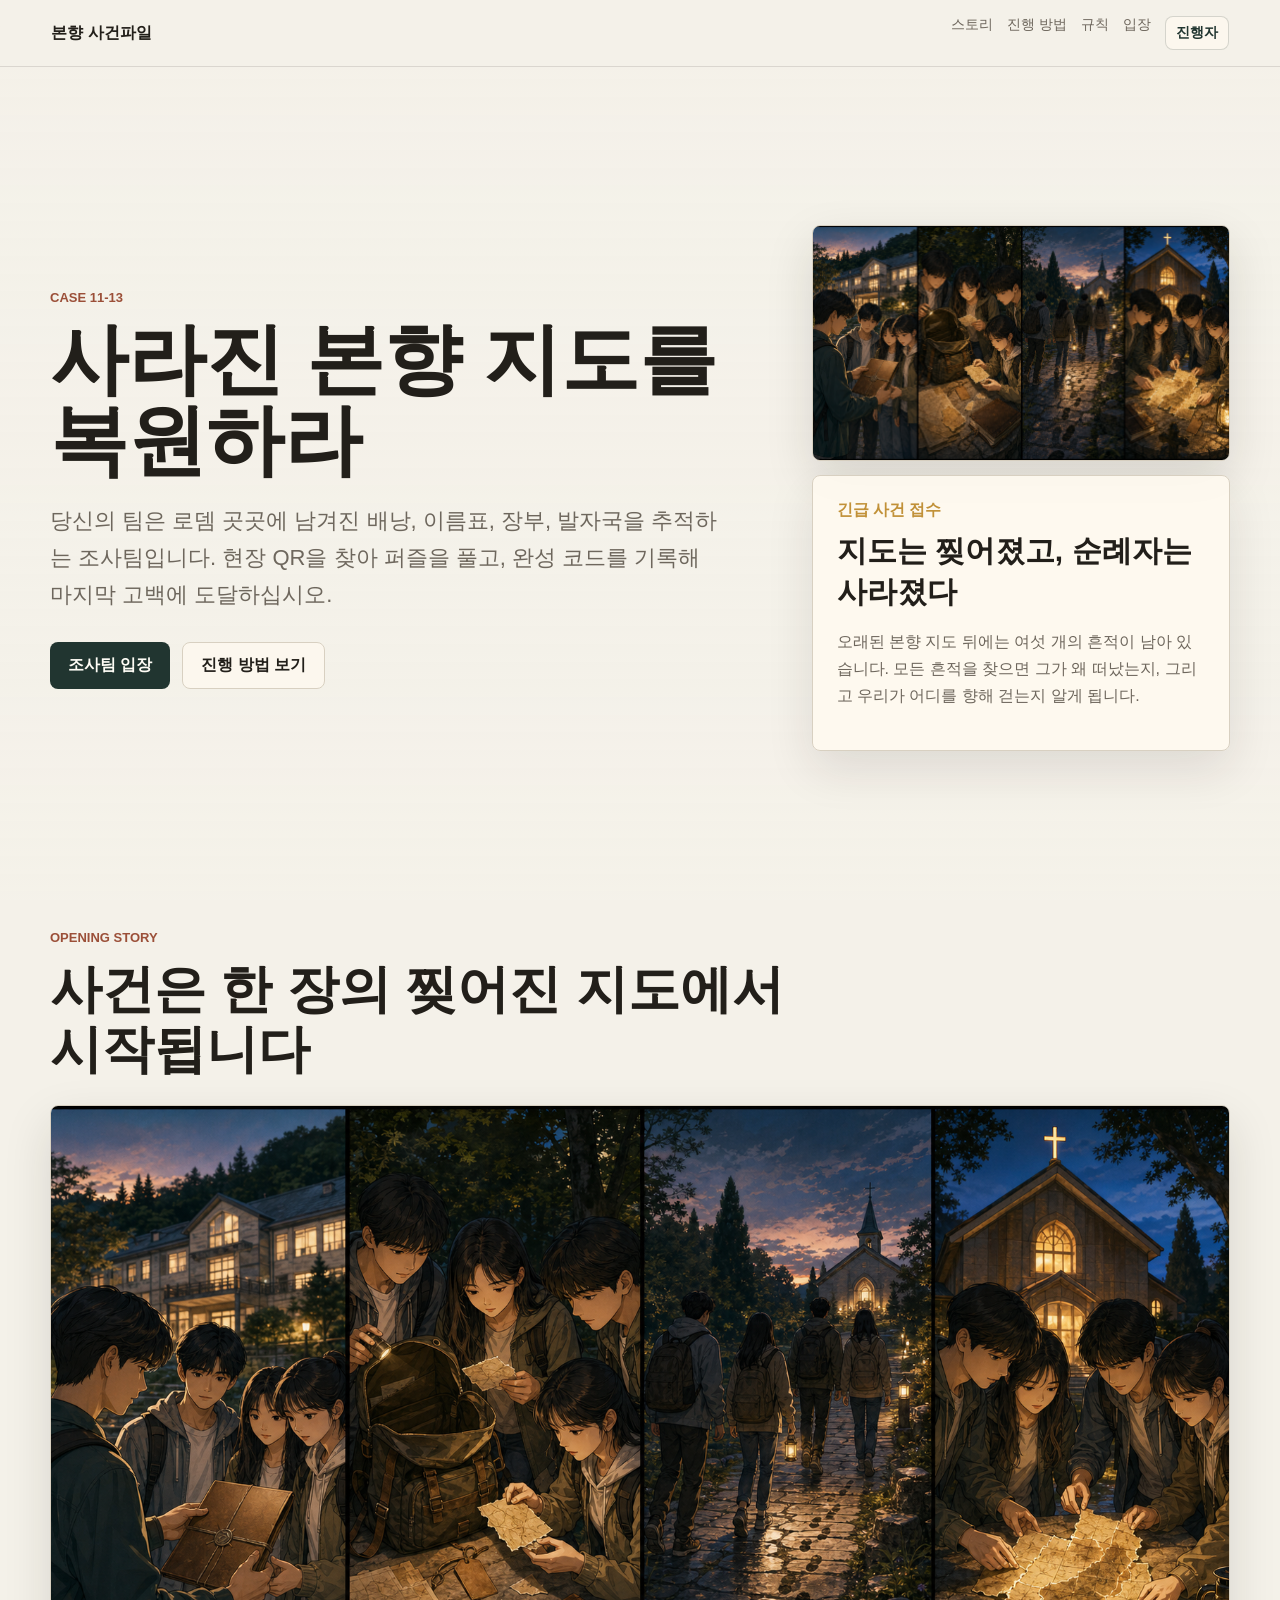
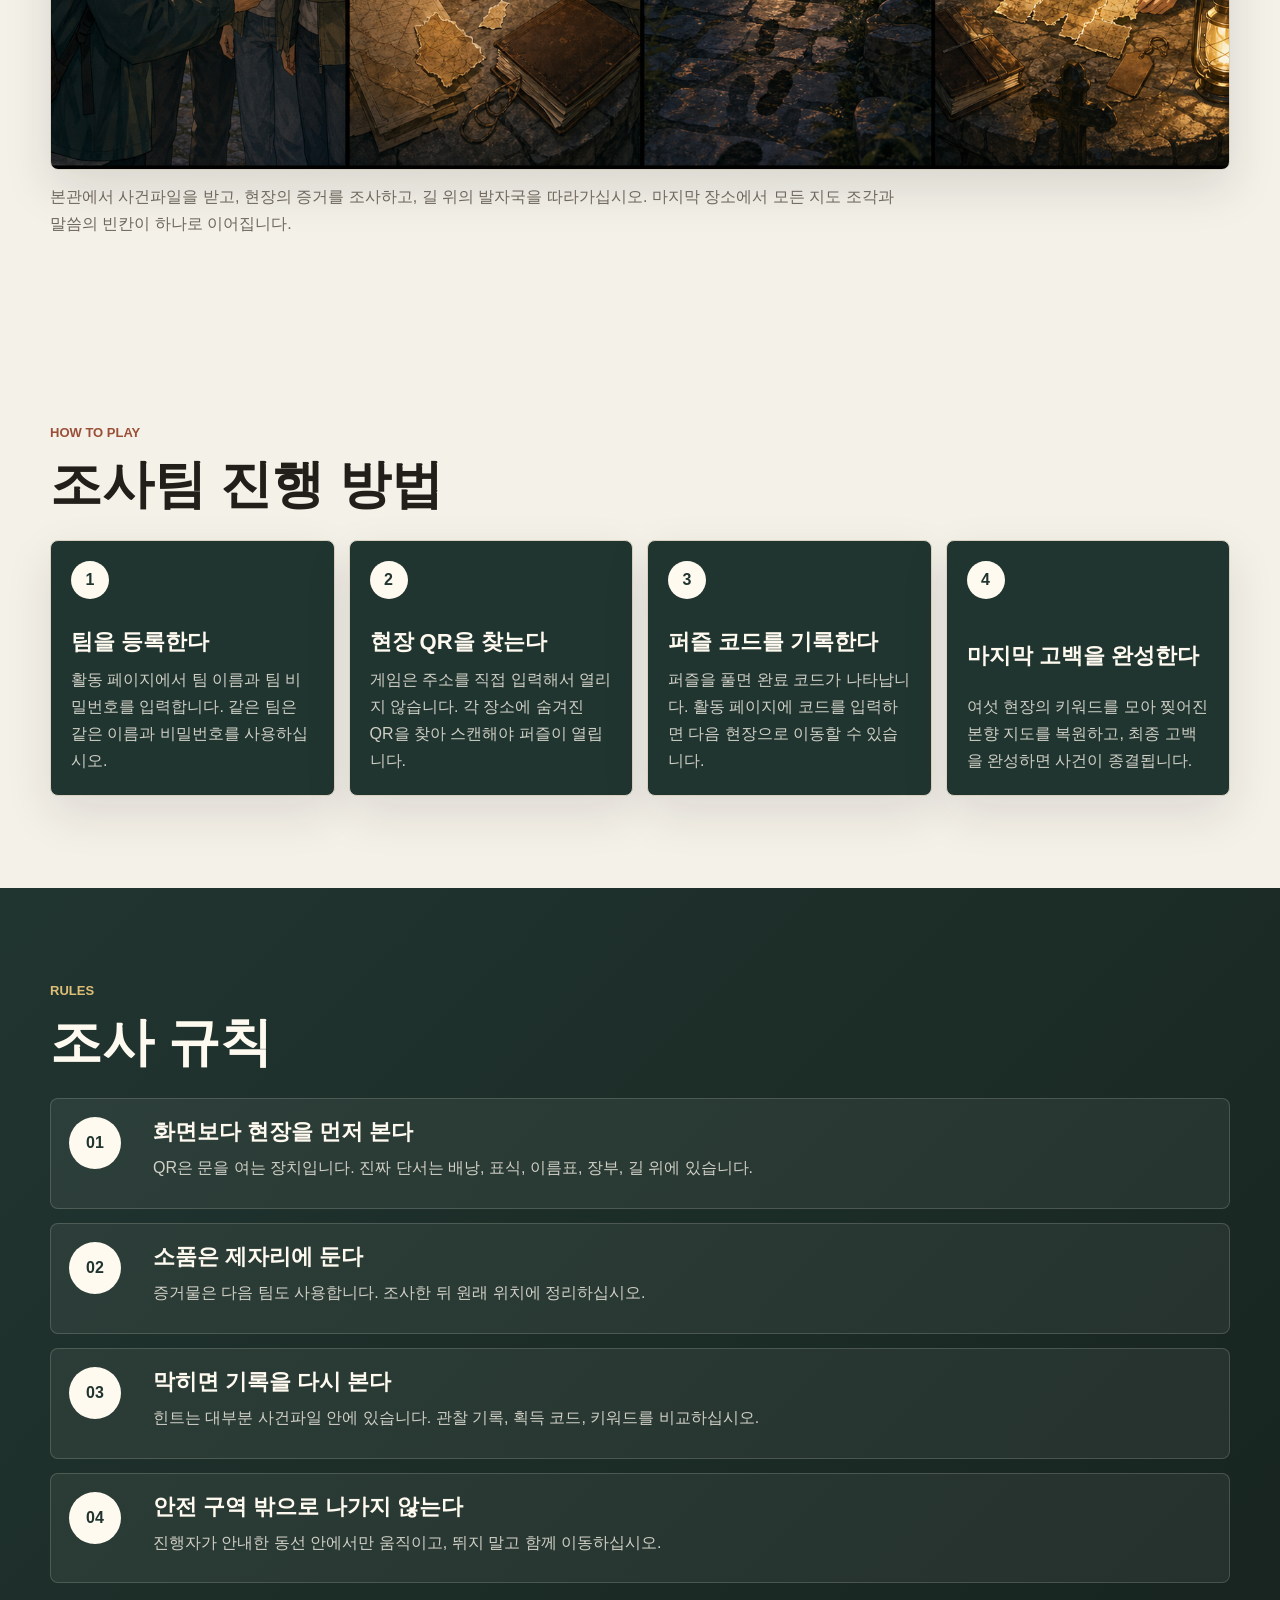
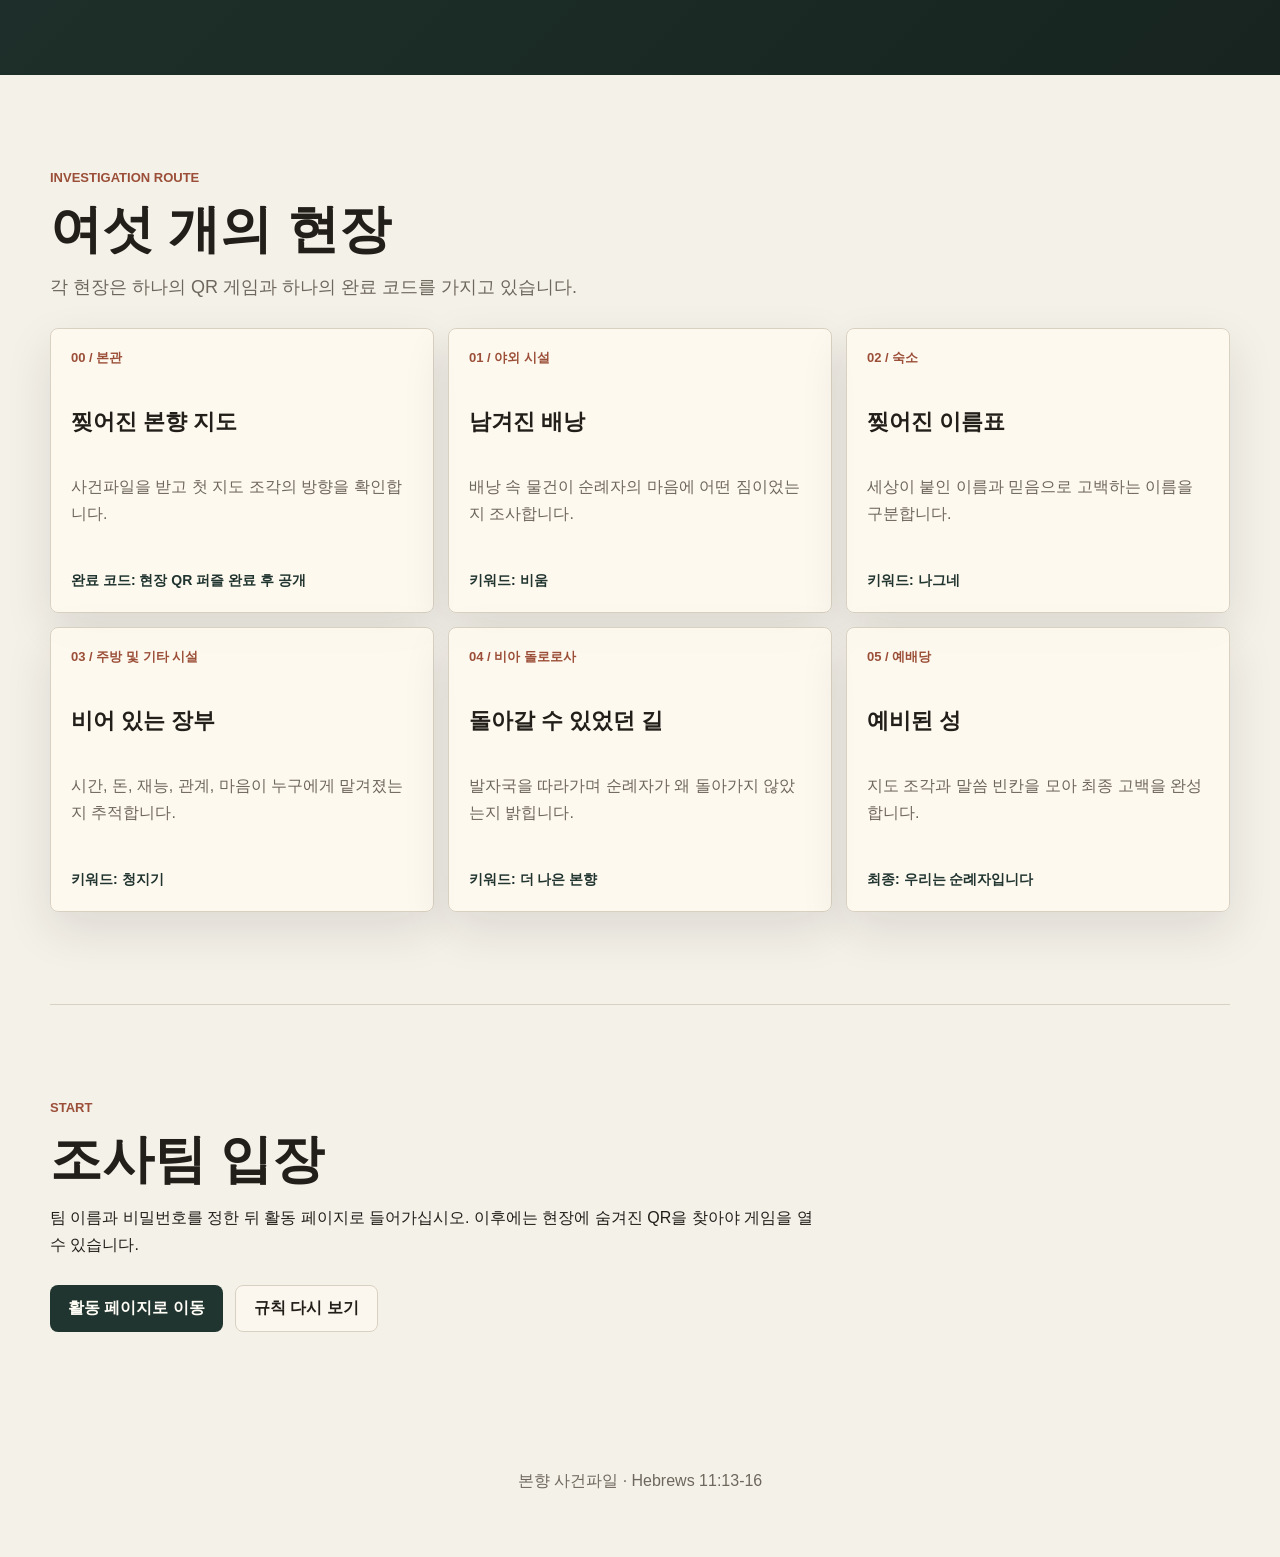
==== index.html @ 89c9d121 "Connect live dashboard script URL" ====
<!doctype html>
<html lang="ko">
  <head>
    <meta charset="UTF-8" />
    <meta name="viewport" content="width=device-width, initial-scale=1.0" />
    <title>본향 사건파일 | 순례형 방탈출</title>
    <link rel="stylesheet" href="styles.css" />
  </head>
  <body>
    <header class="site-header">
      <a href="#top" class="brand">본향 사건파일</a>
      <nav aria-label="게임 안내">
        <a href="#story">스토리</a>
        <a href="#how">진행 방법</a>
        <a href="#rules">규칙</a>
        <a href="#start">입장</a>
        <a href="dashboard.html" class="admin-nav">진행자</a>
      </nav>
    </header>

    <main id="top">
      <section class="hero player-hero">
        <div class="hero-inner">
          <p class="eyebrow">CASE 11-13</p>
          <h1>사라진 본향 지도를 복원하라</h1>
          <p class="hero-lead">
            당신의 팀은 로뎀 곳곳에 남겨진 배낭, 이름표, 장부, 발자국을 추적하는
            조사팀입니다. 현장 QR을 찾아 퍼즐을 풀고, 완성 코드를 기록해 마지막
            고백에 도달하십시오.
          </p>
          <div class="hero-actions">
            <a href="activity.html" class="primary-action">조사팀 입장</a>
            <a href="#how" class="secondary-action">진행 방법 보기</a>
          </div>
        </div>
        <aside class="hero-story" aria-label="사건 카툰과 사건 접수">
          <img src="assets/story-comic.png?v=2" alt="본향 사건파일의 시작을 보여주는 네 컷 카툰" />
          <div class="case-file">
            <span>긴급 사건 접수</span>
            <h2>지도는 찢어졌고, 순례자는 사라졌다</h2>
            <p>
              오래된 본향 지도 뒤에는 여섯 개의 흔적이 남아 있습니다. 모든 흔적을
              찾으면 그가 왜 떠났는지, 그리고 우리가 어디를 향해 걷는지 알게 됩니다.
            </p>
          </div>
        </aside>
      </section>

      <section class="section story-comic-section" id="story">
        <div class="section-heading">
          <p class="eyebrow">Opening Story</p>
          <h2>사건은 한 장의 찢어진 지도에서 시작됩니다</h2>
        </div>
        <figure class="story-comic">
          <img src="assets/story-comic.png?v=2" alt="사건파일 수령, 배낭 조사, 발자국 추적, 지도 복원을 보여주는 카툰" />
          <figcaption>
            본관에서 사건파일을 받고, 현장의 증거를 조사하고, 길 위의 발자국을 따라가십시오.
            마지막 장소에서 모든 지도 조각과 말씀의 빈칸이 하나로 이어집니다.
          </figcaption>
        </figure>
      </section>

      <section class="section quick-read" id="how">
        <div class="section-heading">
          <p class="eyebrow">How To Play</p>
          <h2>조사팀 진행 방법</h2>
        </div>
        <div class="journey-grid">
          <article>
            <span>1</span>
            <h3>팀을 등록한다</h3>
            <p>
              활동 페이지에서 팀 이름과 팀 비밀번호를 입력합니다. 같은 팀은 같은
              이름과 비밀번호를 사용하십시오.
            </p>
          </article>
          <article>
            <span>2</span>
            <h3>현장 QR을 찾는다</h3>
            <p>
              게임은 주소를 직접 입력해서 열리지 않습니다. 각 장소에 숨겨진 QR을
              찾아 스캔해야 퍼즐이 열립니다.
            </p>
          </article>
          <article>
            <span>3</span>
            <h3>퍼즐 코드를 기록한다</h3>
            <p>
              퍼즐을 풀면 완료 코드가 나타납니다. 활동 페이지에 코드를 입력하면
              다음 현장으로 이동할 수 있습니다.
            </p>
          </article>
          <article>
            <span>4</span>
            <h3>마지막 고백을 완성한다</h3>
            <p>
              여섯 현장의 키워드를 모아 찢어진 본향 지도를 복원하고, 최종 고백을
              완성하면 사건이 종결됩니다.
            </p>
          </article>
        </div>
      </section>

      <section class="section dark-band" id="rules">
        <div class="section-heading">
          <p class="eyebrow">Rules</p>
          <h2>조사 규칙</h2>
        </div>
        <div class="timeline rule-list">
          <article>
            <span class="step">01</span>
            <div>
              <h3>화면보다 현장을 먼저 본다</h3>
              <p>QR은 문을 여는 장치입니다. 진짜 단서는 배낭, 표식, 이름표, 장부, 길 위에 있습니다.</p>
            </div>
          </article>
          <article>
            <span class="step">02</span>
            <div>
              <h3>소품은 제자리에 둔다</h3>
              <p>증거물은 다음 팀도 사용합니다. 조사한 뒤 원래 위치에 정리하십시오.</p>
            </div>
          </article>
          <article>
            <span class="step">03</span>
            <div>
              <h3>막히면 기록을 다시 본다</h3>
              <p>힌트는 대부분 사건파일 안에 있습니다. 관찰 기록, 획득 코드, 키워드를 비교하십시오.</p>
            </div>
          </article>
          <article>
            <span class="step">04</span>
            <div>
              <h3>안전 구역 밖으로 나가지 않는다</h3>
              <p>진행자가 안내한 동선 안에서만 움직이고, 뛰지 말고 함께 이동하십시오.</p>
            </div>
          </article>
        </div>
      </section>

      <section class="section venue-section">
        <div class="section-heading">
          <p class="eyebrow">Investigation Route</p>
          <h2>여섯 개의 현장</h2>
          <p>각 현장은 하나의 QR 게임과 하나의 완료 코드를 가지고 있습니다.</p>
        </div>
        <div class="venue-grid">
          <article>
            <span>00 / 본관</span>
            <h3>찢어진 본향 지도</h3>
            <p>사건파일을 받고 첫 지도 조각의 방향을 확인합니다.</p>
            <strong>완료 코드: 현장 QR 퍼즐 완료 후 공개</strong>
          </article>
          <article>
            <span>01 / 야외 시설</span>
            <h3>남겨진 배낭</h3>
            <p>배낭 속 물건이 순례자의 마음에 어떤 짐이었는지 조사합니다.</p>
            <strong>키워드: 비움</strong>
          </article>
          <article>
            <span>02 / 숙소</span>
            <h3>찢어진 이름표</h3>
            <p>세상이 붙인 이름과 믿음으로 고백하는 이름을 구분합니다.</p>
            <strong>키워드: 나그네</strong>
          </article>
          <article>
            <span>03 / 주방 및 기타 시설</span>
            <h3>비어 있는 장부</h3>
            <p>시간, 돈, 재능, 관계, 마음이 누구에게 맡겨졌는지 추적합니다.</p>
            <strong>키워드: 청지기</strong>
          </article>
          <article>
            <span>04 / 비아 돌로로사</span>
            <h3>돌아갈 수 있었던 길</h3>
            <p>발자국을 따라가며 순례자가 왜 돌아가지 않았는지 밝힙니다.</p>
            <strong>키워드: 더 나은 본향</strong>
          </article>
          <article>
            <span>05 / 예배당</span>
            <h3>예비된 성</h3>
            <p>지도 조각과 말씀 빈칸을 모아 최종 고백을 완성합니다.</p>
            <strong>최종: 우리는 순례자입니다</strong>
          </article>
        </div>
      </section>

      <section class="section start-panel" id="start">
        <div class="section-heading">
          <p class="eyebrow">Start</p>
          <h2>조사팀 입장</h2>
          <p>
            팀 이름과 비밀번호를 정한 뒤 활동 페이지로 들어가십시오. 이후에는
            현장에 숨겨진 QR을 찾아야 게임을 열 수 있습니다.
          </p>
        </div>
        <div class="hero-actions">
          <a href="activity.html" class="primary-action">활동 페이지로 이동</a>
          <a href="#rules" class="secondary-action">규칙 다시 보기</a>
        </div>
      </section>
    </main>

    <footer>
      <p>본향 사건파일 · Hebrews 11:13-16</p>
    </footer>
  </body>
</html>
---- styles.css ----
:root {
  color-scheme: light;
  --bg: #f4f1e9;
  --paper: #fffaf0;
  --ink: #221f1a;
  --muted: #6e675d;
  --line: #d8d0c1;
  --deep: #213530;
  --deep-2: #17241f;
  --rust: #9b4f38;
  --gold: #c19138;
  --sage: #7d9275;
}

* {
  box-sizing: border-box;
}

html {
  scroll-behavior: smooth;
}

body {
  margin: 0;
  font-family: Arial, "Apple SD Gothic Neo", "Noto Sans KR", sans-serif;
  background: var(--bg);
  color: var(--ink);
}

body::before {
  content: "";
  position: fixed;
  inset: 0;
  z-index: -1;
  background:
    linear-gradient(rgba(244, 241, 233, 0.76), rgba(244, 241, 233, 0.96)),
    url("https://images.unsplash.com/photo-1524995997946-a1c2e315a42f?auto=format&fit=crop&w=1800&q=80");
  background-size: cover;
  background-position: center;
}

a {
  color: inherit;
}

p,
li {
  line-height: 1.68;
}

.site-header {
  position: sticky;
  top: 0;
  z-index: 5;
  display: flex;
  align-items: center;
  justify-content: space-between;
  gap: 24px;
  padding: 16px clamp(18px, 4vw, 52px);
  border-bottom: 1px solid rgba(34, 31, 26, 0.12);
  background: rgba(244, 241, 233, 0.88);
  backdrop-filter: blur(16px);
}

.brand {
  font-weight: 800;
  text-decoration: none;
}

nav {
  display: flex;
  flex-wrap: wrap;
  gap: 14px;
  color: var(--muted);
  font-size: 14px;
}

nav a,
.text-link {
  text-decoration: none;
}

.admin-nav {
  border: 1px solid rgba(33, 53, 48, 0.18);
  border-radius: 8px;
  padding: 7px 10px;
  background: rgba(255, 250, 240, 0.72);
  color: var(--deep);
  font-weight: 800;
}

main {
  width: min(1180px, calc(100% - 32px));
  margin: 0 auto;
}

.hero {
  min-height: calc(100vh - 58px);
  display: grid;
  grid-template-columns: minmax(0, 1.25fr) minmax(310px, 0.75fr);
  align-items: center;
  gap: clamp(28px, 5vw, 72px);
  padding: 52px 0;
}

.hero-inner h1 {
  max-width: 820px;
  margin: 0 0 22px;
  font-size: clamp(42px, 7vw, 78px);
  line-height: 1.04;
  letter-spacing: 0;
}

.hero-lead {
  max-width: 670px;
  margin: 0 0 28px;
  color: var(--muted);
  font-size: clamp(18px, 2vw, 22px);
}

.eyebrow {
  margin: 0 0 10px;
  color: var(--rust);
  font-size: 13px;
  font-weight: 800;
  letter-spacing: 0;
  text-transform: uppercase;
}

.hero-actions {
  display: flex;
  flex-wrap: wrap;
  gap: 12px;
}

.primary-action,
.secondary-action {
  min-height: 46px;
  display: inline-flex;
  align-items: center;
  justify-content: center;
  border-radius: 8px;
  padding: 12px 18px;
  font-weight: 800;
  text-decoration: none;
}

.primary-action {
  background: var(--deep);
  color: #fffdf6;
}

.secondary-action {
  border: 1px solid var(--line);
  background: rgba(255, 250, 240, 0.7);
}

.case-file,
.principle-grid article,
.clipboard,
.kit-list article,
.chat-demo,
.qr-card {
  border: 1px solid var(--line);
  border-radius: 8px;
  background: rgba(255, 250, 240, 0.88);
  box-shadow: 0 18px 48px rgba(34, 31, 26, 0.11);
}

.case-file {
  padding: 24px;
}

.hero-story {
  display: grid;
  gap: 14px;
}

.hero-story img {
  display: block;
  width: 100%;
  aspect-ratio: 16 / 9;
  object-fit: cover;
  border: 1px solid var(--line);
  border-radius: 8px;
  box-shadow: 0 18px 48px rgba(34, 31, 26, 0.13);
}

.case-file span {
  color: var(--gold);
  font-weight: 900;
}

.case-file h2 {
  margin: 10px 0 12px;
  font-size: 30px;
}

.case-file p {
  color: var(--muted);
}

.case-file dl {
  display: grid;
  gap: 10px;
  margin: 20px 0 0;
}

.case-file dl div {
  display: flex;
  justify-content: space-between;
  gap: 12px;
  padding-top: 10px;
  border-top: 1px solid var(--line);
}

.case-file dt {
  color: var(--muted);
}

.case-file dd {
  margin: 0;
  font-weight: 800;
  text-align: right;
}

.section {
  padding: clamp(54px, 8vw, 92px) 0;
}

.split {
  display: grid;
  grid-template-columns: 0.85fr 1.15fr;
  gap: clamp(24px, 5vw, 70px);
}

.section h2 {
  margin: 0;
  font-size: clamp(30px, 4.5vw, 52px);
  line-height: 1.16;
  letter-spacing: 0;
}

.copy-block p {
  margin: 0 0 18px;
  color: var(--muted);
  font-size: 18px;
}

.section-heading {
  max-width: 780px;
  margin-bottom: 26px;
}

.principle-grid {
  display: grid;
  grid-template-columns: repeat(4, 1fr);
  gap: 14px;
}

.journey-grid {
  display: grid;
  grid-template-columns: repeat(4, 1fr);
  gap: 14px;
}

.journey-grid article {
  position: relative;
  min-height: 250px;
  display: flex;
  flex-direction: column;
  justify-content: space-between;
  border: 1px solid var(--line);
  border-radius: 8px;
  padding: 20px;
  background: var(--deep);
  color: #fffaf0;
  box-shadow: 0 18px 48px rgba(34, 31, 26, 0.11);
}

.journey-grid span {
  width: 38px;
  height: 38px;
  display: grid;
  place-items: center;
  border-radius: 50%;
  background: #fffaf0;
  color: var(--deep);
  font-weight: 900;
}

.journey-grid h3 {
  margin: 28px 0 10px;
  font-size: 22px;
}

.journey-grid p {
  margin: 0;
  color: rgba(255, 250, 240, 0.78);
}

.example-panel {
  display: grid;
  grid-template-columns: 0.75fr 1.25fr;
  gap: clamp(22px, 4vw, 54px);
  align-items: start;
  padding-top: 24px;
}

.story-comic-section {
  padding-top: 18px;
}

.story-comic {
  margin: 0;
}

.story-comic img {
  display: block;
  width: 100%;
  border: 1px solid var(--line);
  border-radius: 8px;
  box-shadow: 0 18px 48px rgba(34, 31, 26, 0.13);
}

.story-comic figcaption {
  max-width: 860px;
  margin: 14px 0 0;
  color: var(--muted);
  line-height: 1.68;
}

.rule-list article {
  align-items: start;
}

.start-panel {
  border-top: 1px solid var(--line);
}

.scene-card {
  border: 1px solid var(--line);
  border-radius: 8px;
  padding: 24px;
  background: rgba(255, 250, 240, 0.9);
  box-shadow: 0 18px 48px rgba(34, 31, 26, 0.11);
}

.scene-card ol {
  margin: 0;
  padding-left: 22px;
}

.scene-card li + li {
  margin-top: 12px;
}

.principle-grid article {
  padding: 20px;
}

.venue-section .section-heading p:not(.eyebrow) {
  margin: 12px 0 0;
  color: var(--muted);
  font-size: 18px;
  line-height: 1.68;
}

.venue-grid {
  display: grid;
  grid-template-columns: repeat(3, 1fr);
  gap: 14px;
}

.venue-grid article {
  min-height: 285px;
  display: flex;
  flex-direction: column;
  justify-content: space-between;
  border: 1px solid var(--line);
  border-radius: 8px;
  padding: 20px;
  background: rgba(255, 250, 240, 0.88);
  box-shadow: 0 18px 48px rgba(34, 31, 26, 0.11);
}

.venue-grid span {
  color: var(--rust);
  font-size: 13px;
  font-weight: 900;
}

.venue-grid h3 {
  margin: 14px 0 10px;
  font-size: 22px;
}

.venue-grid p {
  margin: 0 0 16px;
  color: var(--muted);
}

.venue-grid strong {
  color: var(--deep);
  font-size: 14px;
  line-height: 1.55;
}

.principle-grid span {
  color: var(--gold);
  font-weight: 900;
}

.principle-grid h3,
.kit-list h3 {
  margin: 12px 0 8px;
}

.principle-grid p,
.kit-list p {
  margin: 0;
  color: var(--muted);
}

.dark-band {
  width: 100vw;
  margin-left: calc(50% - 50vw);
  padding-inline: max(16px, calc((100vw - 1180px) / 2));
  background: linear-gradient(135deg, var(--deep), var(--deep-2));
  color: #fffaf0;
}

.dark-band .eyebrow {
  color: #dfbf78;
}

.timeline {
  display: grid;
  gap: 14px;
}

.timeline article {
  display: grid;
  grid-template-columns: 68px 1fr;
  gap: 16px;
  padding: 18px;
  border: 1px solid rgba(255, 250, 240, 0.16);
  border-radius: 8px;
  background: rgba(255, 250, 240, 0.06);
}

.step {
  width: 52px;
  height: 52px;
  display: grid;
  place-items: center;
  border-radius: 50%;
  background: #fffaf0;
  color: var(--deep);
  font-weight: 900;
}

.timeline h3 {
  margin: 0 0 8px;
  font-size: 22px;
}

.timeline p {
  margin: 0 0 8px;
  color: rgba(255, 250, 240, 0.78);
}

.timeline strong {
  color: #f0d28f;
}

.kit-layout {
  display: grid;
  grid-template-columns: minmax(290px, 0.8fr) 1.2fr;
  gap: 18px;
}

.clipboard {
  position: relative;
  padding: 56px 24px 24px;
  background:
    linear-gradient(rgba(255, 250, 240, 0.88), rgba(255, 250, 240, 0.9)),
    repeating-linear-gradient(#fffaf0, #fffaf0 31px, #efe6d5 32px);
}

.clip {
  position: absolute;
  top: 16px;
  left: 50%;
  width: 96px;
  height: 26px;
  transform: translateX(-50%);
  border-radius: 6px;
  background: var(--deep);
}

.clipboard h3 {
  margin: 0 0 14px;
  font-size: 25px;
}

.clipboard ul {
  margin: 0;
  padding-left: 18px;
}

.kit-list {
  display: grid;
  grid-template-columns: repeat(3, 1fr);
  gap: 14px;
}

.kit-list article {
  padding: 20px;
}

.chat-demo {
  display: grid;
  gap: 10px;
  margin-top: 22px;
  padding: 18px;
  background: #192821;
  color: #fffaf0;
}

.chat-demo p {
  margin: 0;
  padding: 12px;
  border-radius: 8px;
  background: rgba(255, 255, 255, 0.08);
  color: #fffaf0;
  font-size: 15px;
}

.check-grid {
  display: grid;
  grid-template-columns: repeat(3, 1fr);
  gap: 12px;
}

.check-grid label {
  min-height: 58px;
  display: flex;
  align-items: center;
  gap: 10px;
  border: 1px solid var(--line);
  border-radius: 8px;
  padding: 14px;
  background: rgba(255, 250, 240, 0.8);
  font-weight: 700;
}

input[type="checkbox"] {
  width: 18px;
  height: 18px;
  accent-color: var(--deep);
}

footer {
  padding: 28px 16px 46px;
  color: var(--muted);
  text-align: center;
}

.qr-page {
  width: min(1120px, calc(100% - 32px));
  margin: 0 auto;
  padding: 32px 0 60px;
}

.qr-header {
  display: flex;
  align-items: center;
  justify-content: space-between;
  gap: 18px;
  margin-bottom: 24px;
}

.qr-links {
  display: flex;
  flex-wrap: wrap;
  gap: 12px;
  justify-content: flex-end;
}

.qr-header h1 {
  margin: 0;
  font-size: clamp(32px, 5vw, 54px);
}

.qr-grid {
  display: grid;
  grid-template-columns: repeat(auto-fit, minmax(250px, 1fr));
  gap: 16px;
}

.qr-card {
  padding: 16px;
}

.qr-card img {
  display: block;
  width: 100%;
  aspect-ratio: 1;
  object-fit: contain;
  border-radius: 6px;
  background: #fff;
  padding: 10px;
}

.qr-card h2 {
  margin: 8px 0;
}

.qr-card p,
.qr-card span {
  color: var(--muted);
  overflow-wrap: anywhere;
}

@media (max-width: 900px) {
  .hero,
  .split,
  .example-panel,
  .kit-layout {
    grid-template-columns: 1fr;
  }

  .principle-grid,
  .journey-grid,
  .venue-grid,
  .kit-list,
  .check-grid {
    grid-template-columns: repeat(2, 1fr);
  }
}

@media (max-width: 620px) {
  .site-header {
    align-items: flex-start;
    flex-direction: column;
  }

  .qr-header,
  .qr-links {
    align-items: flex-start;
    flex-direction: column;
  }

  nav {
    width: 100%;
    justify-content: space-between;
  }

  .hero {
    min-height: auto;
    padding-top: 36px;
  }

  .case-file {
    transform: none;
  }

  .principle-grid,
  .journey-grid,
  .venue-grid,
  .kit-list,
  .check-grid {
    grid-template-columns: 1fr;
  }

  .timeline article {
    grid-template-columns: 1fr;
  }
}
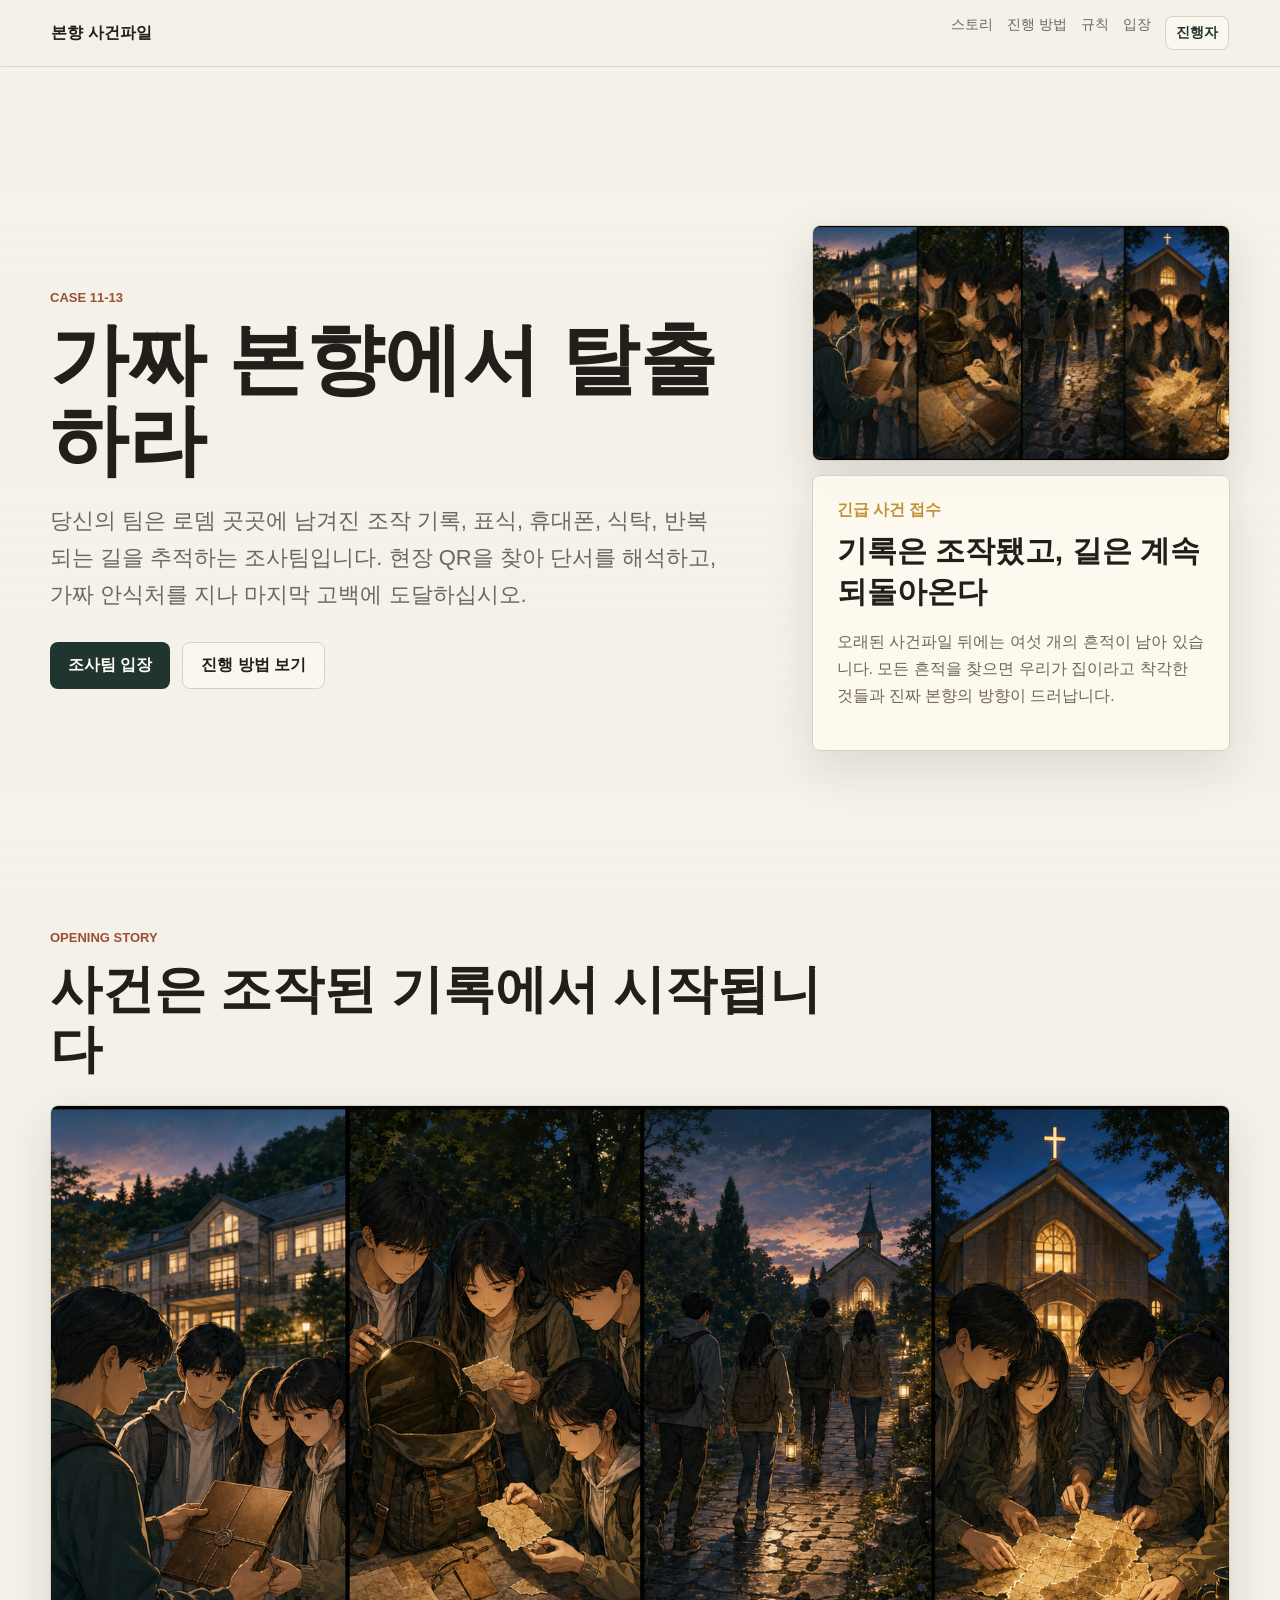
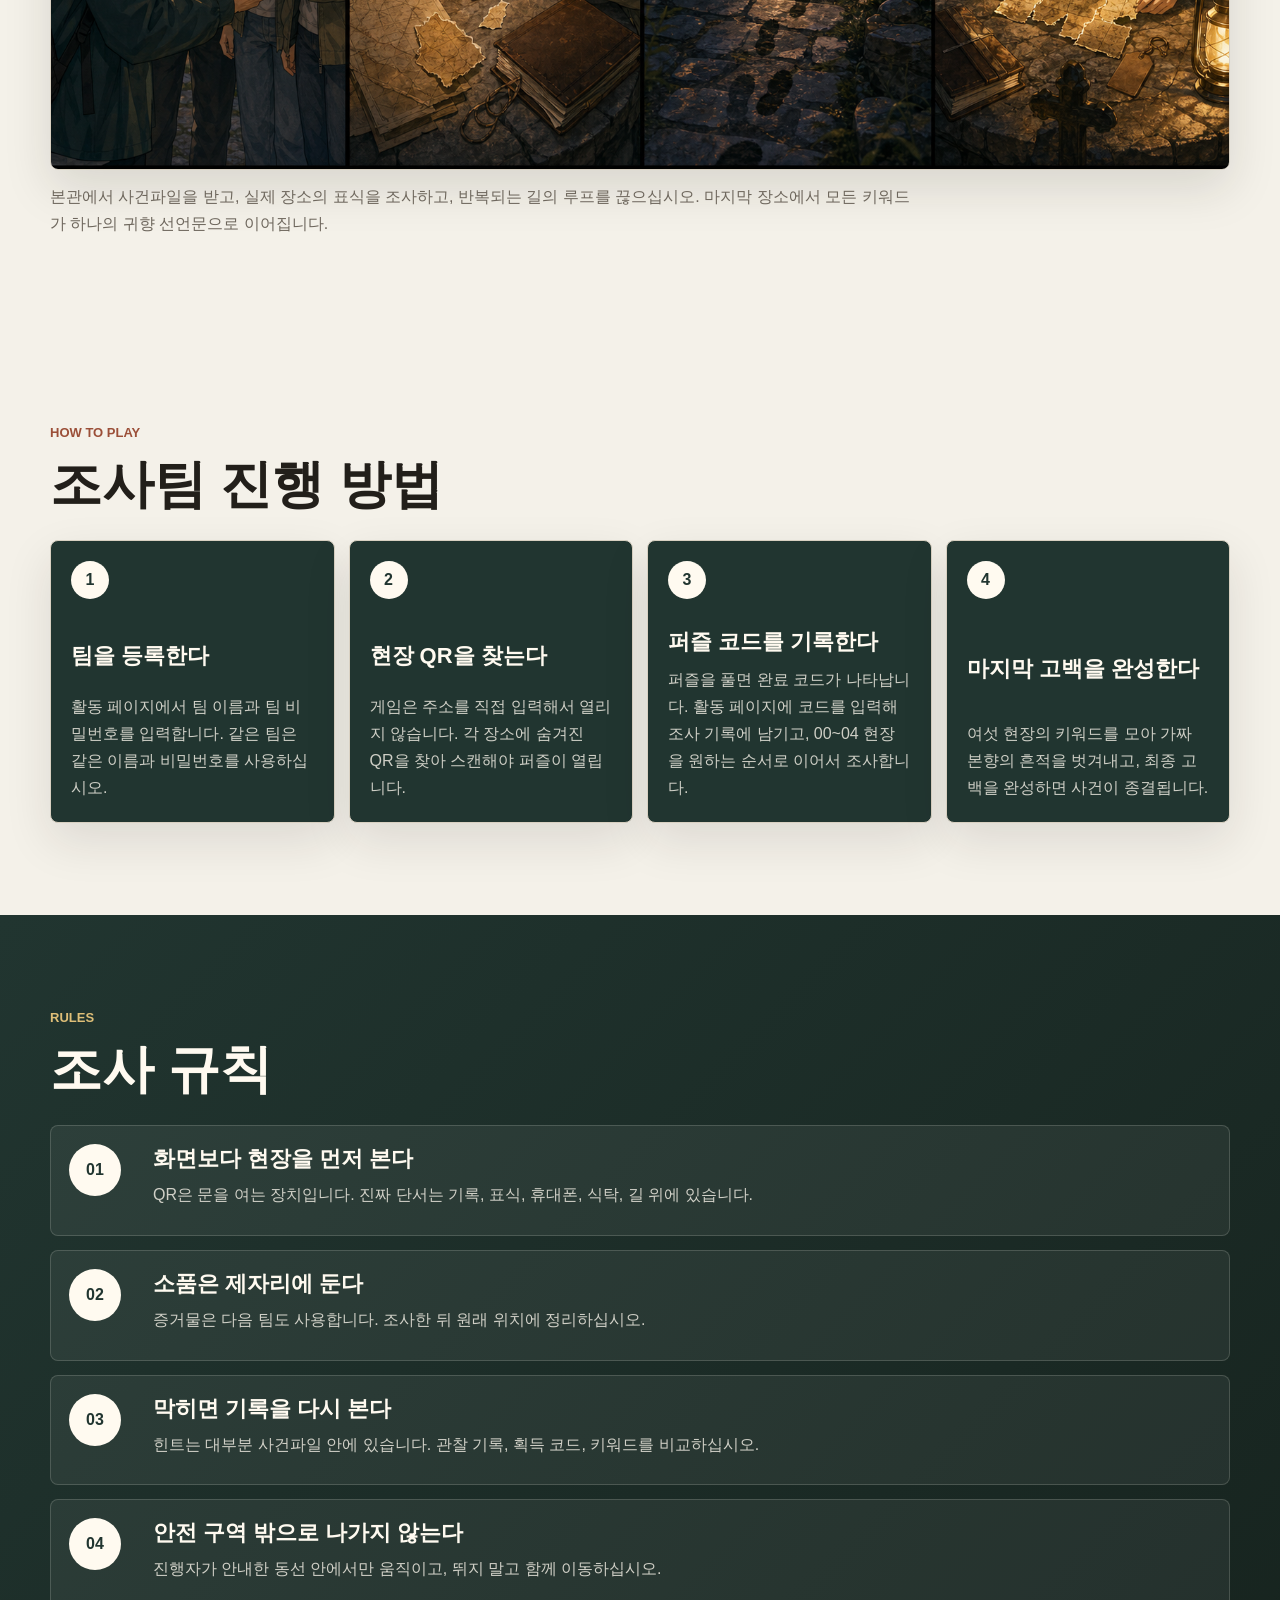
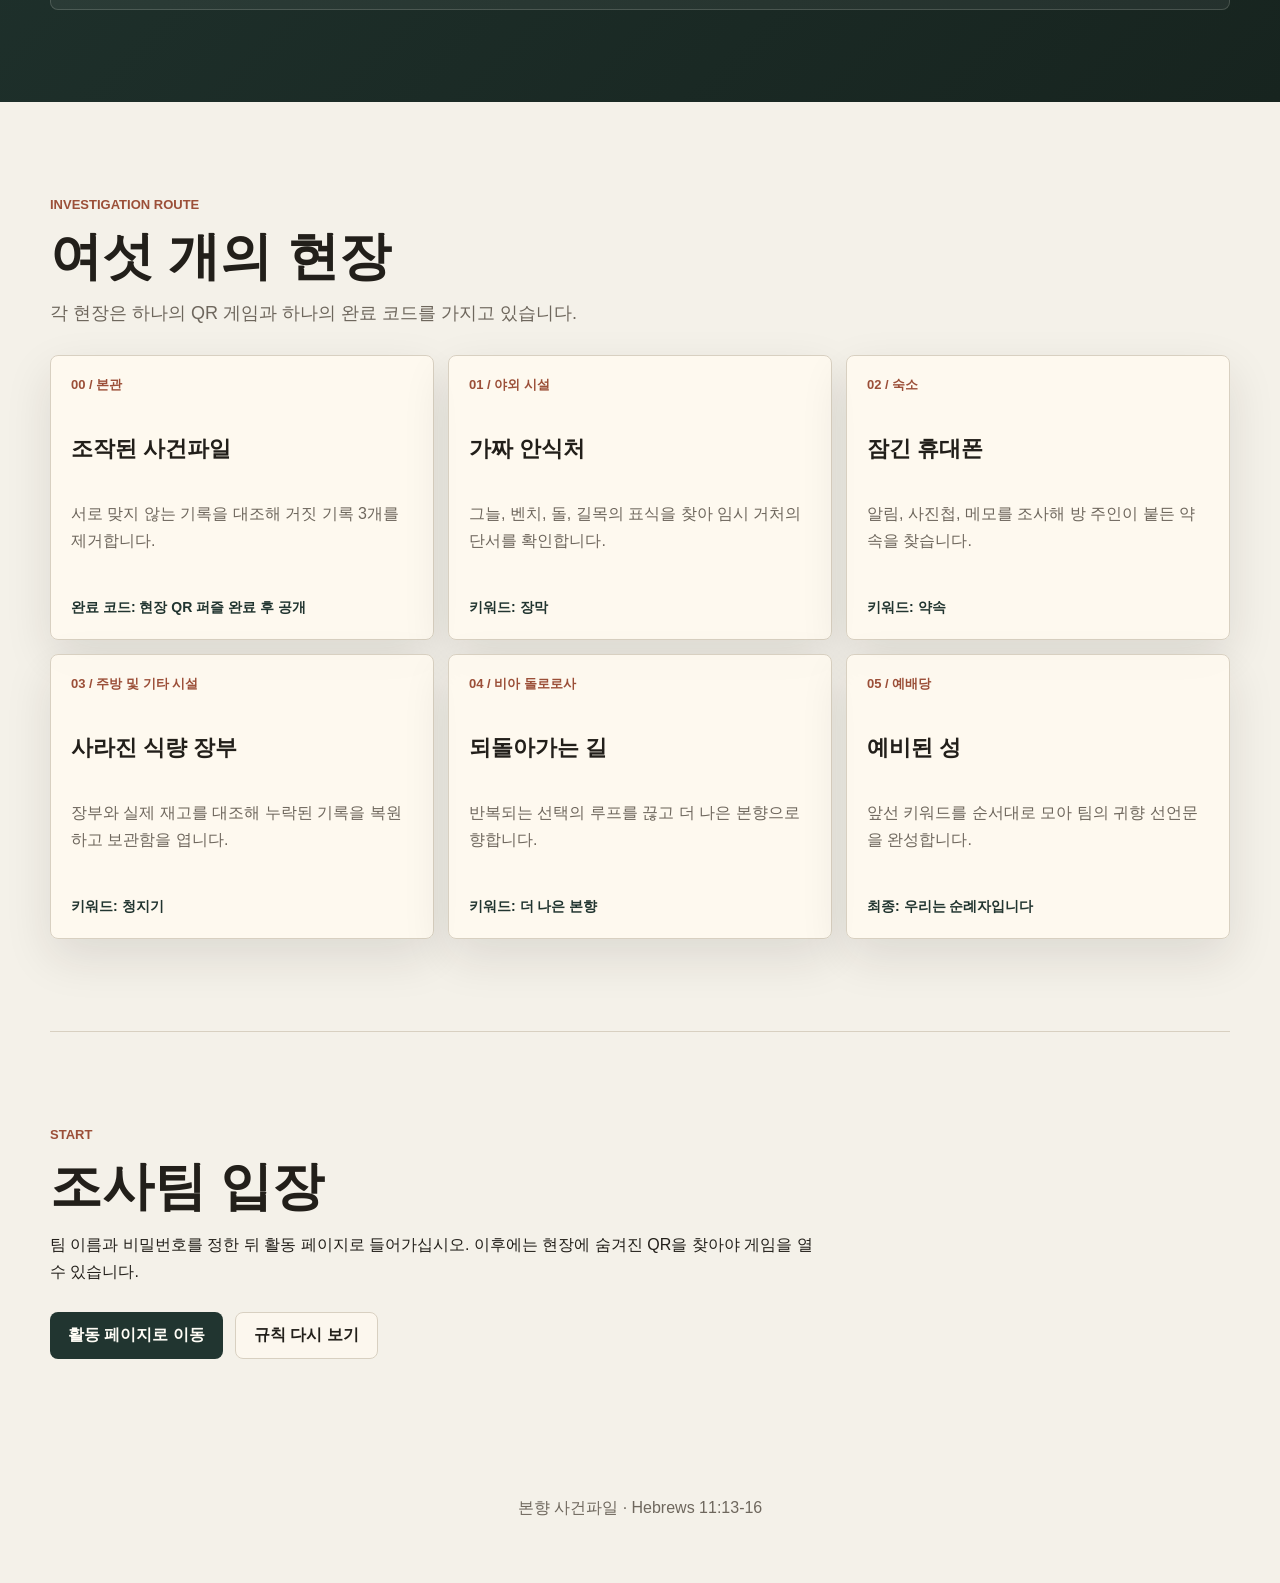
==== commit d66e0ba2: "Establish playable escape room baseline" ====
--- a/index.html
+++ b/index.html
@@ -22,11 +22,11 @@
       <section class="hero player-hero">
         <div class="hero-inner">
           <p class="eyebrow">CASE 11-13</p>
-          <h1>사라진 본향 지도를 복원하라</h1>
+          <h1>가짜 본향에서 탈출하라</h1>
           <p class="hero-lead">
-            당신의 팀은 로뎀 곳곳에 남겨진 배낭, 이름표, 장부, 발자국을 추적하는
-            조사팀입니다. 현장 QR을 찾아 퍼즐을 풀고, 완성 코드를 기록해 마지막
-            고백에 도달하십시오.
+            당신의 팀은 로뎀 곳곳에 남겨진 조작 기록, 표식, 휴대폰, 식탁, 반복되는 길을
+            추적하는 조사팀입니다. 현장 QR을 찾아 단서를 해석하고, 가짜 안식처를 지나
+            마지막 고백에 도달하십시오.
           </p>
           <div class="hero-actions">
             <a href="activity.html" class="primary-action">조사팀 입장</a>
@@ -37,10 +37,10 @@
           <img src="assets/story-comic.png?v=2" alt="본향 사건파일의 시작을 보여주는 네 컷 카툰" />
           <div class="case-file">
             <span>긴급 사건 접수</span>
-            <h2>지도는 찢어졌고, 순례자는 사라졌다</h2>
-            <p>
-              오래된 본향 지도 뒤에는 여섯 개의 흔적이 남아 있습니다. 모든 흔적을
-              찾으면 그가 왜 떠났는지, 그리고 우리가 어디를 향해 걷는지 알게 됩니다.
+            <h2>기록은 조작됐고, 길은 계속 되돌아온다</h2>
+            <p>
+              오래된 사건파일 뒤에는 여섯 개의 흔적이 남아 있습니다. 모든 흔적을
+              찾으면 우리가 집이라고 착각한 것들과 진짜 본향의 방향이 드러납니다.
             </p>
           </div>
         </aside>
@@ -49,13 +49,13 @@
       <section class="section story-comic-section" id="story">
         <div class="section-heading">
           <p class="eyebrow">Opening Story</p>
-          <h2>사건은 한 장의 찢어진 지도에서 시작됩니다</h2>
+          <h2>사건은 조작된 기록에서 시작됩니다</h2>
         </div>
         <figure class="story-comic">
           <img src="assets/story-comic.png?v=2" alt="사건파일 수령, 배낭 조사, 발자국 추적, 지도 복원을 보여주는 카툰" />
           <figcaption>
-            본관에서 사건파일을 받고, 현장의 증거를 조사하고, 길 위의 발자국을 따라가십시오.
-            마지막 장소에서 모든 지도 조각과 말씀의 빈칸이 하나로 이어집니다.
+            본관에서 사건파일을 받고, 실제 장소의 표식을 조사하고, 반복되는 길의 루프를 끊으십시오.
+            마지막 장소에서 모든 키워드가 하나의 귀향 선언문으로 이어집니다.
           </figcaption>
         </figure>
       </section>
@@ -86,15 +86,15 @@
             <span>3</span>
             <h3>퍼즐 코드를 기록한다</h3>
             <p>
-              퍼즐을 풀면 완료 코드가 나타납니다. 활동 페이지에 코드를 입력하면
-              다음 현장으로 이동할 수 있습니다.
+              퍼즐을 풀면 완료 코드가 나타납니다. 활동 페이지에 코드를 입력해
+              조사 기록에 남기고, 00~04 현장을 원하는 순서로 이어서 조사합니다.
             </p>
           </article>
           <article>
             <span>4</span>
             <h3>마지막 고백을 완성한다</h3>
             <p>
-              여섯 현장의 키워드를 모아 찢어진 본향 지도를 복원하고, 최종 고백을
+              여섯 현장의 키워드를 모아 가짜 본향의 흔적을 벗겨내고, 최종 고백을
               완성하면 사건이 종결됩니다.
             </p>
           </article>
@@ -111,7 +111,7 @@
             <span class="step">01</span>
             <div>
               <h3>화면보다 현장을 먼저 본다</h3>
-              <p>QR은 문을 여는 장치입니다. 진짜 단서는 배낭, 표식, 이름표, 장부, 길 위에 있습니다.</p>
+              <p>QR은 문을 여는 장치입니다. 진짜 단서는 기록, 표식, 휴대폰, 식탁, 길 위에 있습니다.</p>
             </div>
           </article>
           <article>
@@ -147,38 +147,38 @@
         <div class="venue-grid">
           <article>
             <span>00 / 본관</span>
-            <h3>찢어진 본향 지도</h3>
-            <p>사건파일을 받고 첫 지도 조각의 방향을 확인합니다.</p>
+            <h3>조작된 사건파일</h3>
+            <p>서로 맞지 않는 기록을 대조해 거짓 기록 3개를 제거합니다.</p>
             <strong>완료 코드: 현장 QR 퍼즐 완료 후 공개</strong>
           </article>
           <article>
             <span>01 / 야외 시설</span>
-            <h3>남겨진 배낭</h3>
-            <p>배낭 속 물건이 순례자의 마음에 어떤 짐이었는지 조사합니다.</p>
-            <strong>키워드: 비움</strong>
+            <h3>가짜 안식처</h3>
+            <p>그늘, 벤치, 돌, 길목의 표식을 찾아 임시 거처의 단서를 확인합니다.</p>
+            <strong>키워드: 장막</strong>
           </article>
           <article>
             <span>02 / 숙소</span>
-            <h3>찢어진 이름표</h3>
-            <p>세상이 붙인 이름과 믿음으로 고백하는 이름을 구분합니다.</p>
-            <strong>키워드: 나그네</strong>
+            <h3>잠긴 휴대폰</h3>
+            <p>알림, 사진첩, 메모를 조사해 방 주인이 붙든 약속을 찾습니다.</p>
+            <strong>키워드: 약속</strong>
           </article>
           <article>
             <span>03 / 주방 및 기타 시설</span>
-            <h3>비어 있는 장부</h3>
-            <p>시간, 돈, 재능, 관계, 마음이 누구에게 맡겨졌는지 추적합니다.</p>
+            <h3>사라진 식량 장부</h3>
+            <p>장부와 실제 재고를 대조해 누락된 기록을 복원하고 보관함을 엽니다.</p>
             <strong>키워드: 청지기</strong>
           </article>
           <article>
             <span>04 / 비아 돌로로사</span>
-            <h3>돌아갈 수 있었던 길</h3>
-            <p>발자국을 따라가며 순례자가 왜 돌아가지 않았는지 밝힙니다.</p>
+            <h3>되돌아가는 길</h3>
+            <p>반복되는 선택의 루프를 끊고 더 나은 본향으로 향합니다.</p>
             <strong>키워드: 더 나은 본향</strong>
           </article>
           <article>
             <span>05 / 예배당</span>
             <h3>예비된 성</h3>
-            <p>지도 조각과 말씀 빈칸을 모아 최종 고백을 완성합니다.</p>
+            <p>앞선 키워드를 순서대로 모아 팀의 귀향 선언문을 완성합니다.</p>
             <strong>최종: 우리는 순례자입니다</strong>
           </article>
         </div>
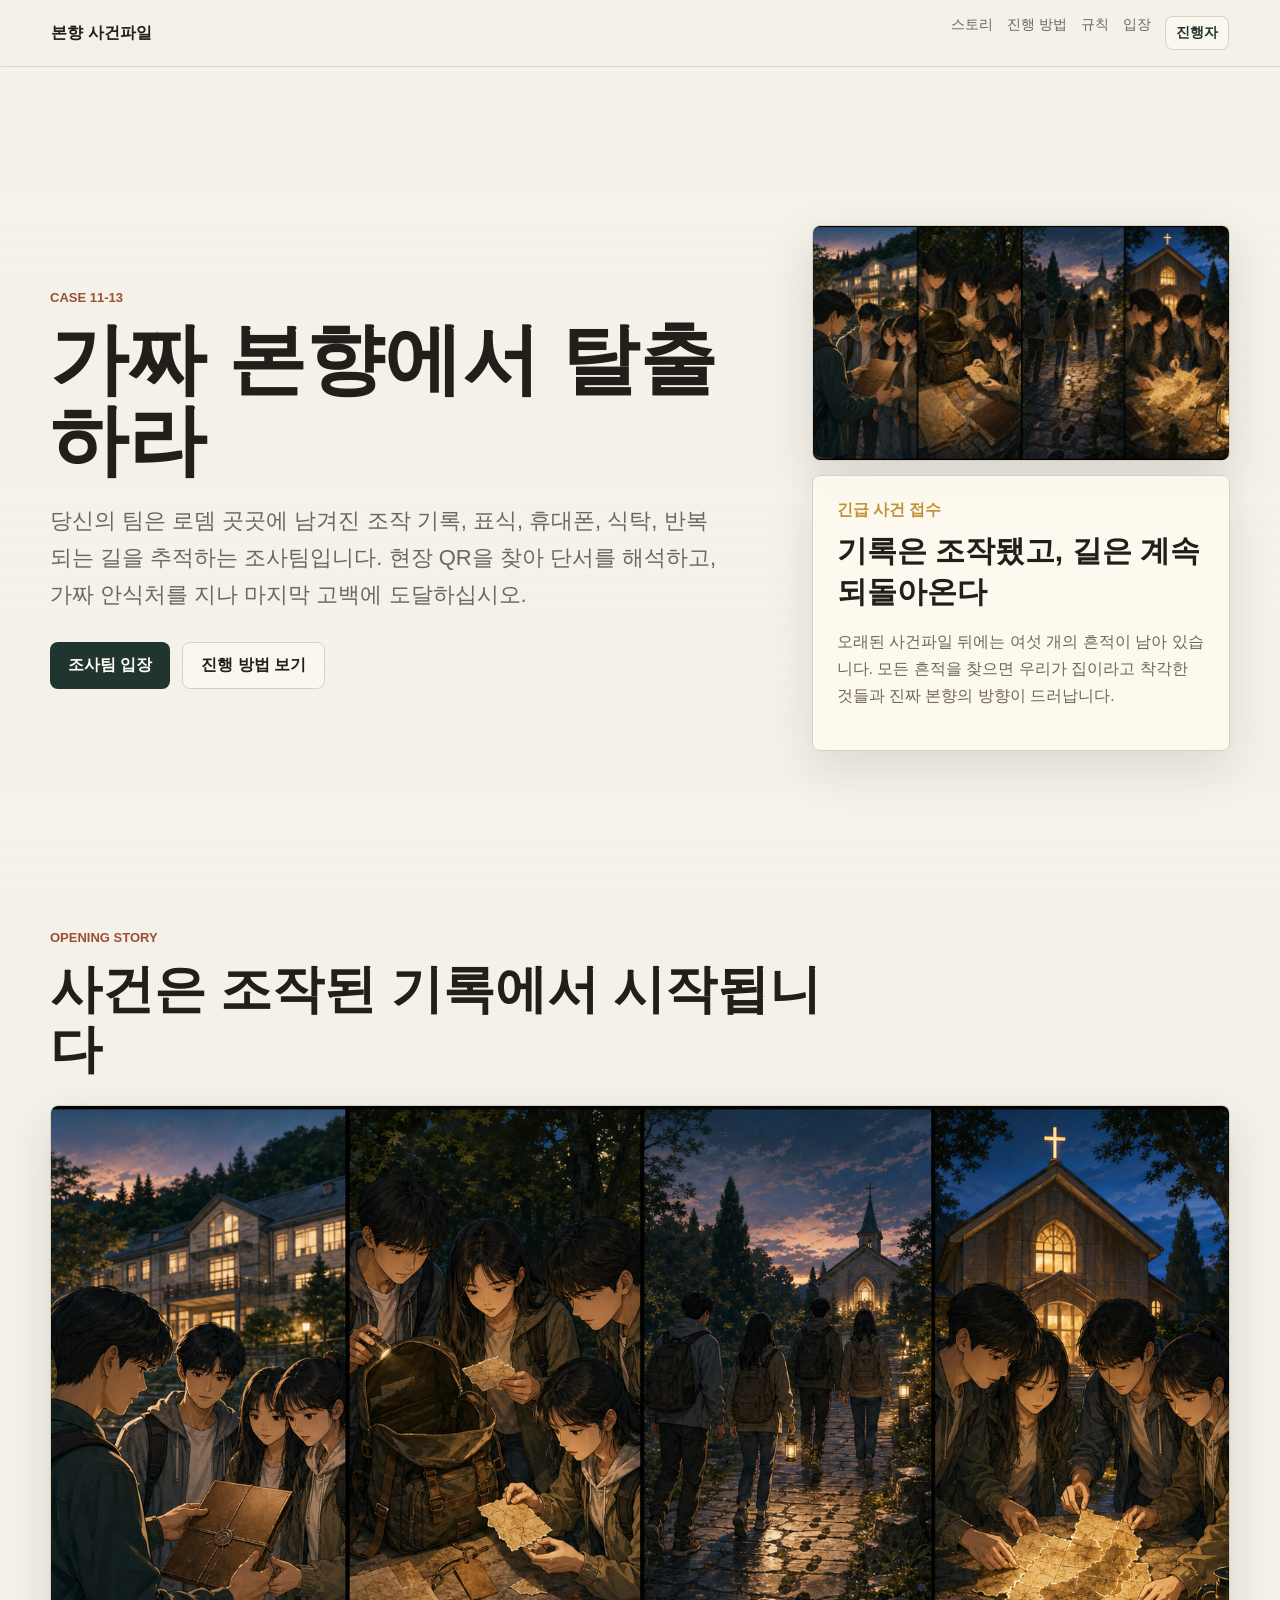
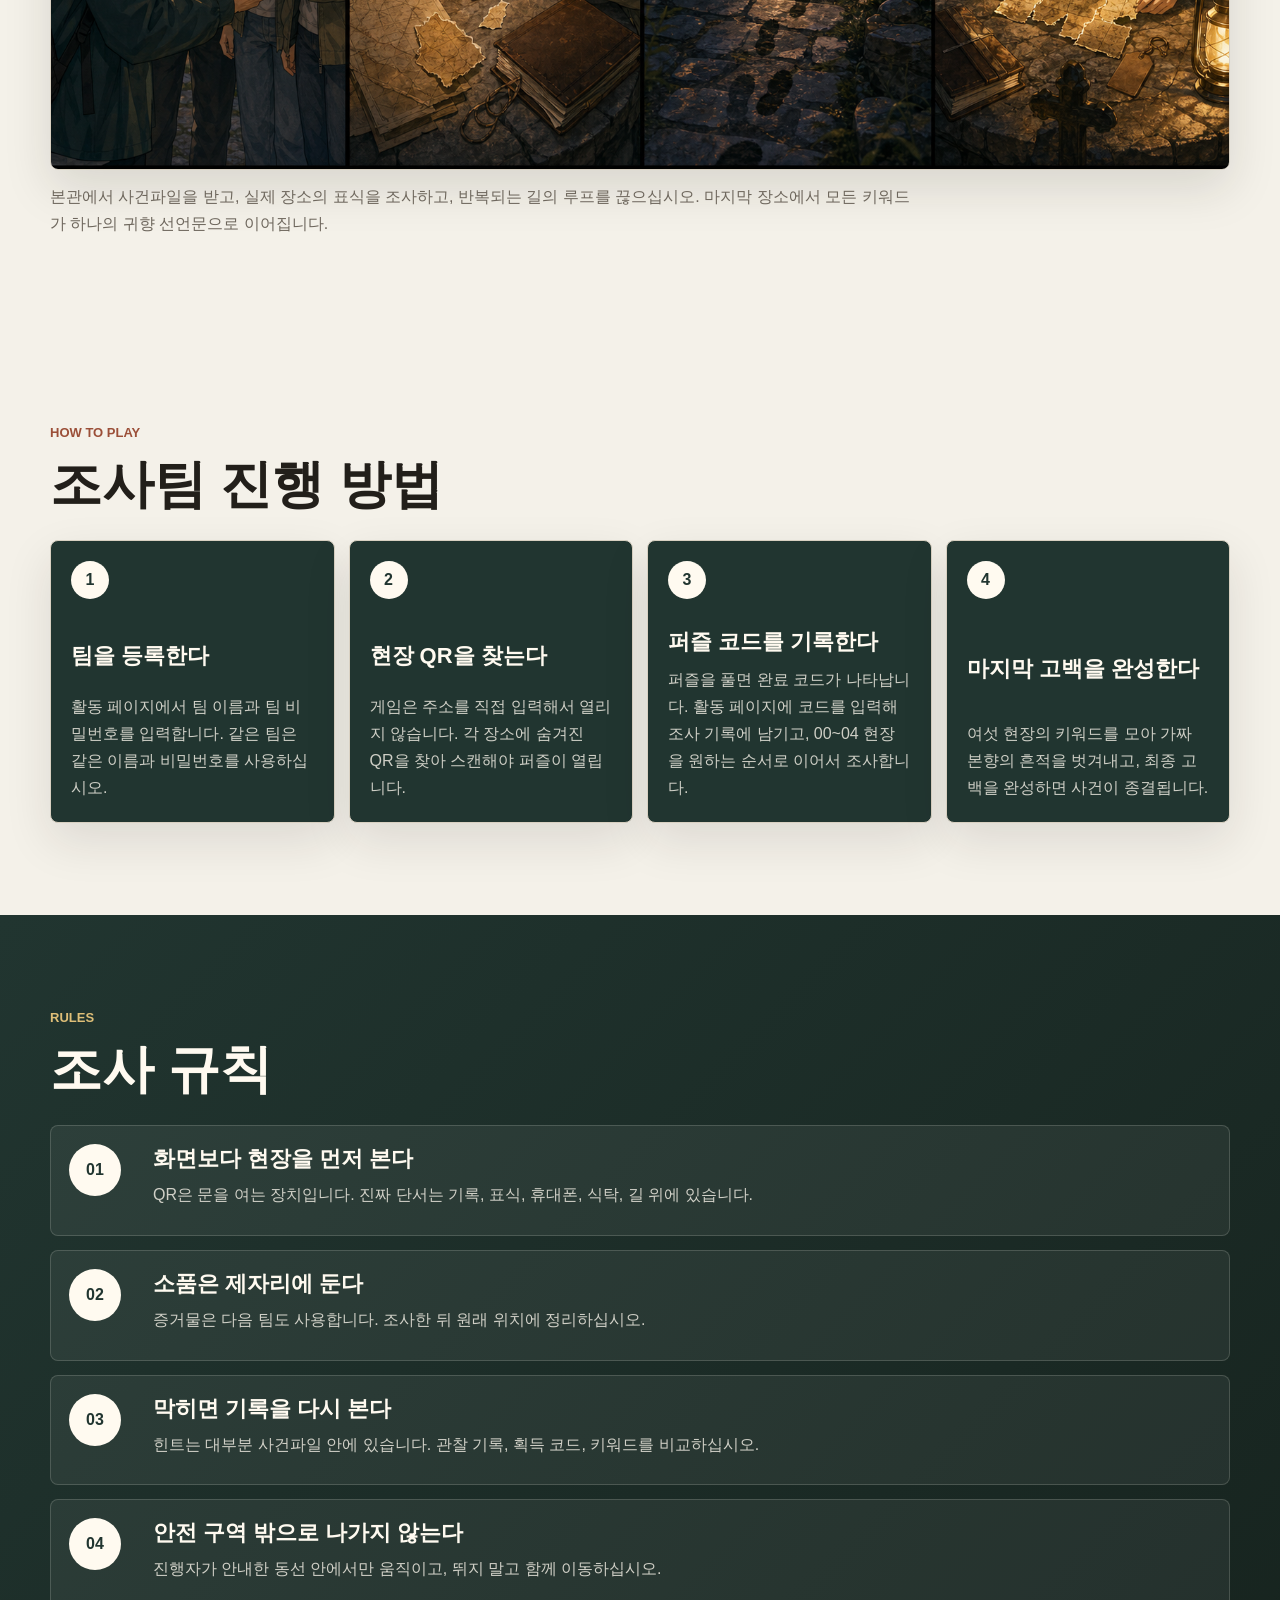
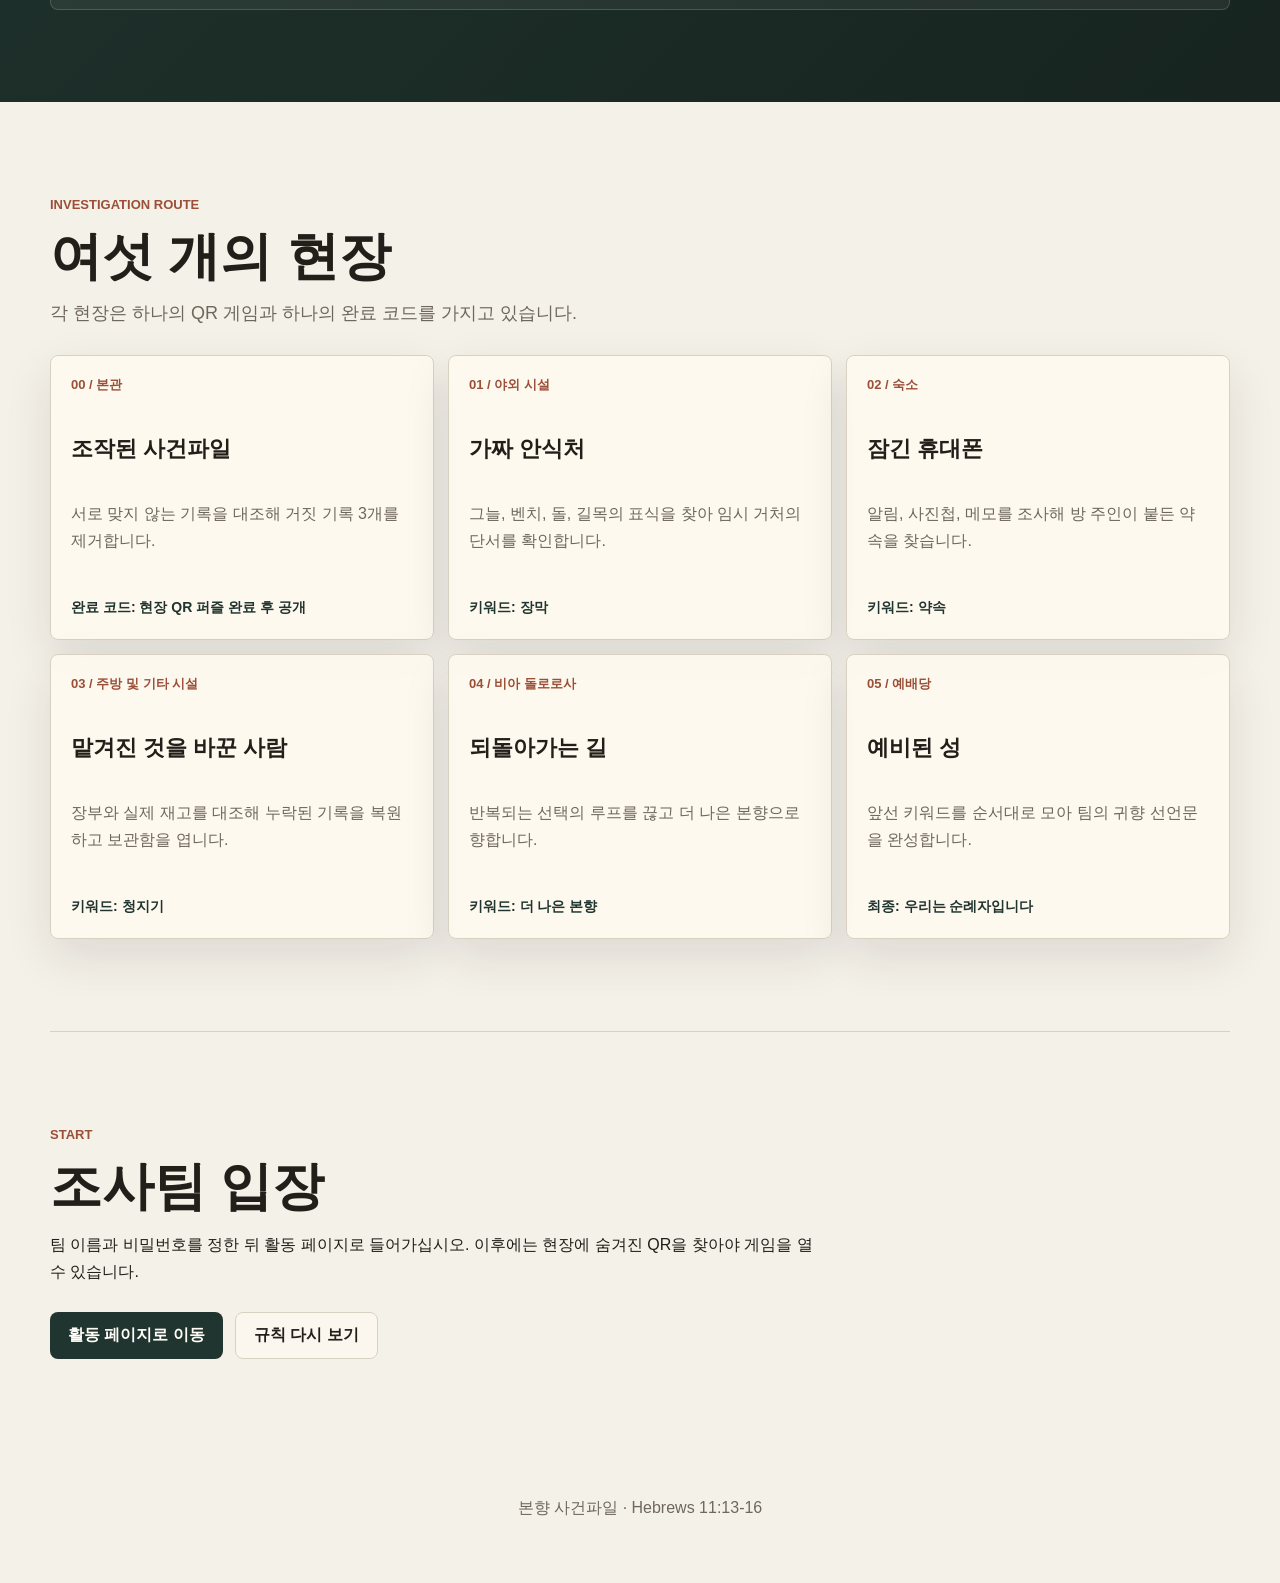
==== commit c0e8c24f: "Align stage 03 story across surfaces" ====
--- a/index.html
+++ b/index.html
@@ -165,7 +165,7 @@
           </article>
           <article>
             <span>03 / 주방 및 기타 시설</span>
-            <h3>사라진 식량 장부</h3>
+            <h3>맡겨진 것을 바꾼 사람</h3>
             <p>장부와 실제 재고를 대조해 누락된 기록을 복원하고 보관함을 엽니다.</p>
             <strong>키워드: 청지기</strong>
           </article>
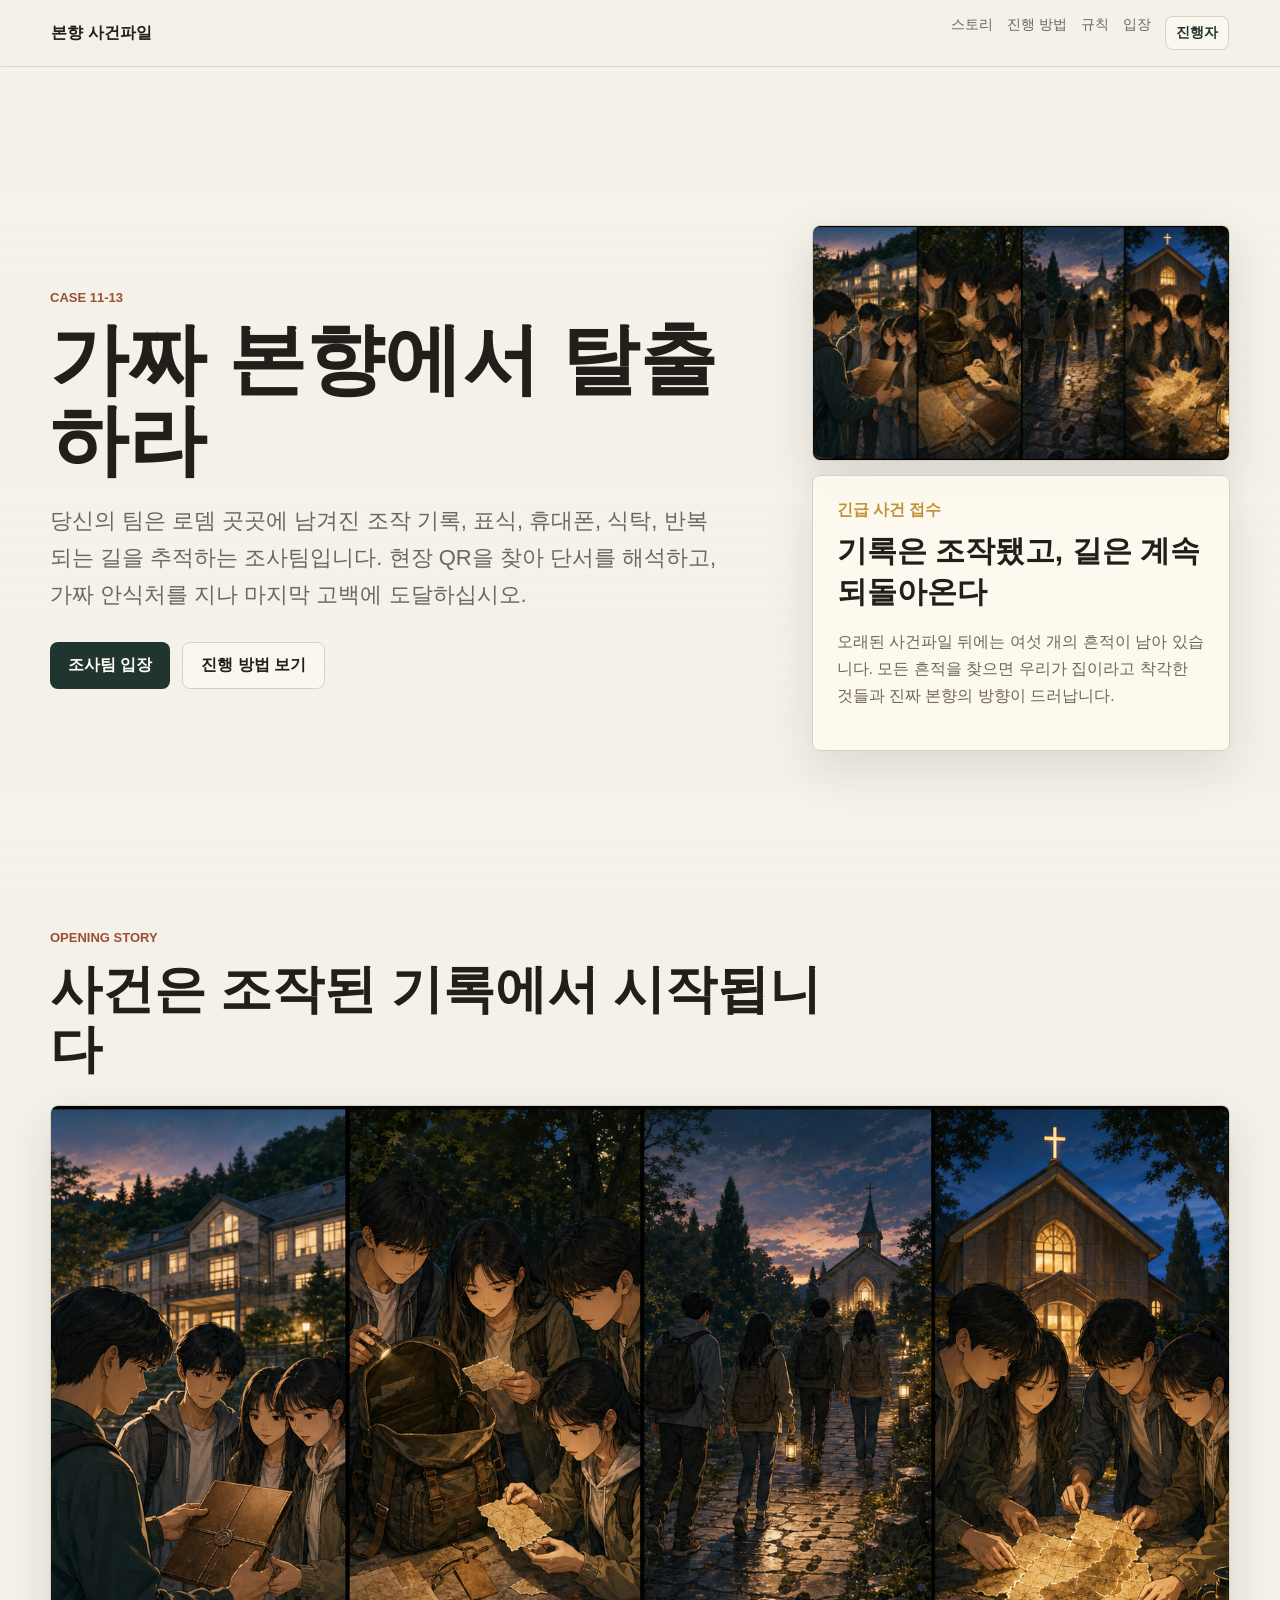
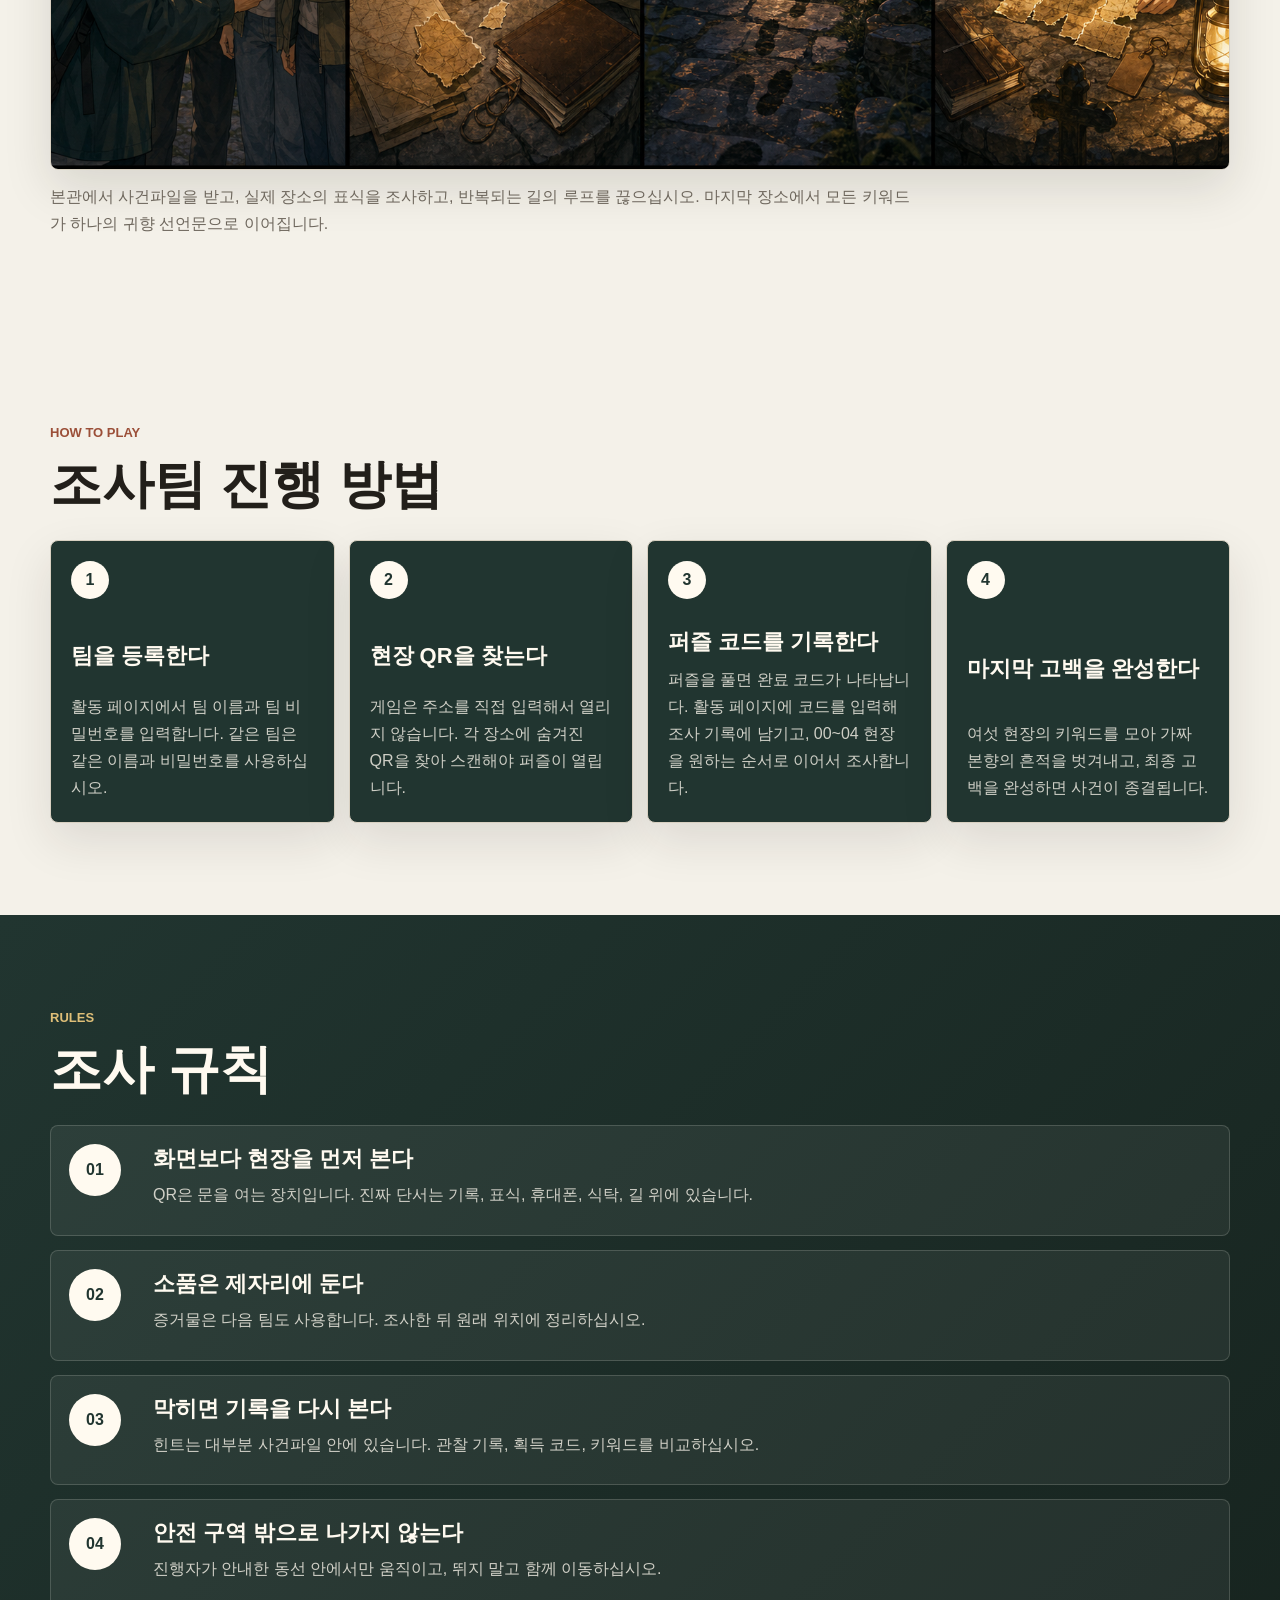
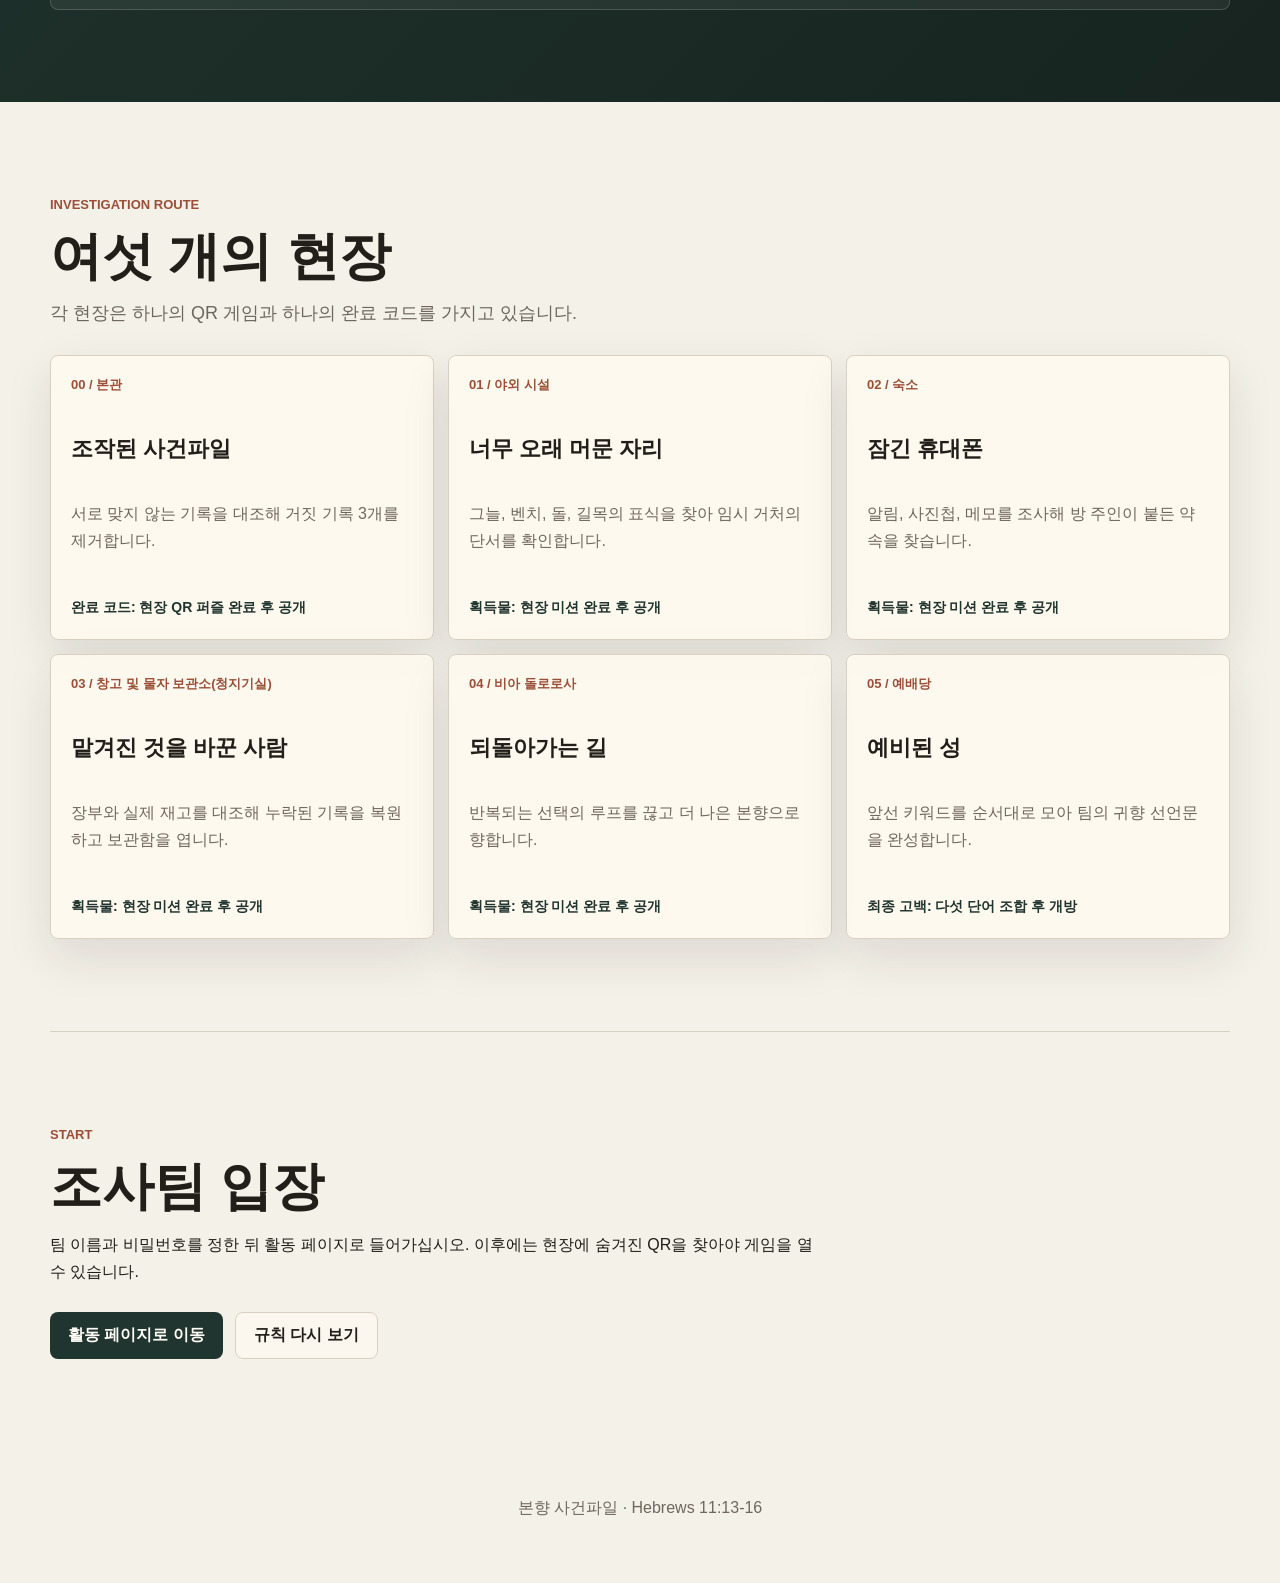
==== commit 60e5a498: "feat: complete escape room overhaul (non-linear routing, print-materials, animations, storehouse ren" ====
--- a/index.html
+++ b/index.html
@@ -153,33 +153,33 @@
           </article>
           <article>
             <span>01 / 야외 시설</span>
-            <h3>가짜 안식처</h3>
+            <h3>너무 오래 머문 자리</h3>
             <p>그늘, 벤치, 돌, 길목의 표식을 찾아 임시 거처의 단서를 확인합니다.</p>
-            <strong>키워드: 장막</strong>
+            <strong>획득물: 현장 미션 완료 후 공개</strong>
           </article>
           <article>
             <span>02 / 숙소</span>
             <h3>잠긴 휴대폰</h3>
             <p>알림, 사진첩, 메모를 조사해 방 주인이 붙든 약속을 찾습니다.</p>
-            <strong>키워드: 약속</strong>
-          </article>
-          <article>
-            <span>03 / 주방 및 기타 시설</span>
+            <strong>획득물: 현장 미션 완료 후 공개</strong>
+          </article>
+          <article>
+            <span>03 / 창고 및 물자 보관소(청지기실)</span>
             <h3>맡겨진 것을 바꾼 사람</h3>
             <p>장부와 실제 재고를 대조해 누락된 기록을 복원하고 보관함을 엽니다.</p>
-            <strong>키워드: 청지기</strong>
+            <strong>획득물: 현장 미션 완료 후 공개</strong>
           </article>
           <article>
             <span>04 / 비아 돌로로사</span>
             <h3>되돌아가는 길</h3>
             <p>반복되는 선택의 루프를 끊고 더 나은 본향으로 향합니다.</p>
-            <strong>키워드: 더 나은 본향</strong>
+            <strong>획득물: 현장 미션 완료 후 공개</strong>
           </article>
           <article>
             <span>05 / 예배당</span>
             <h3>예비된 성</h3>
             <p>앞선 키워드를 순서대로 모아 팀의 귀향 선언문을 완성합니다.</p>
-            <strong>최종: 우리는 순례자입니다</strong>
+            <strong>최종 고백: 다섯 단어 조합 후 개방</strong>
           </article>
         </div>
       </section>
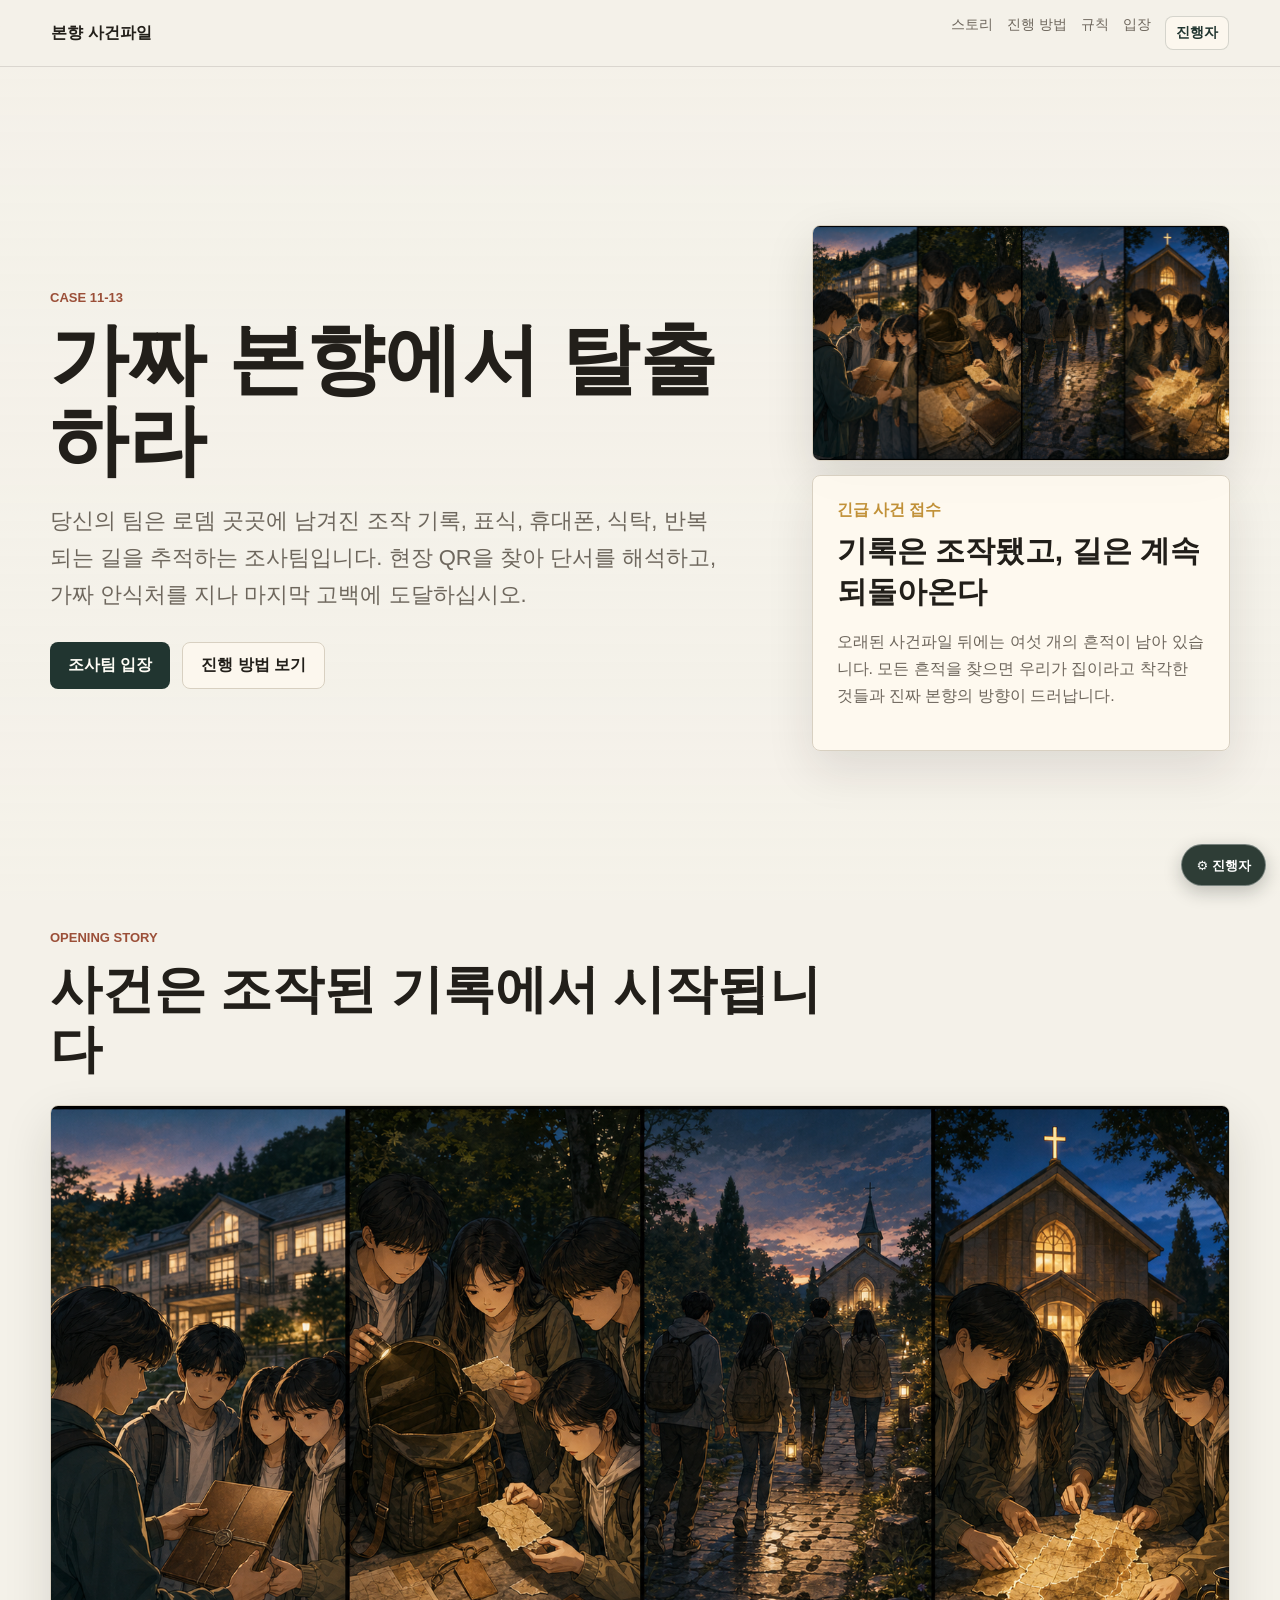
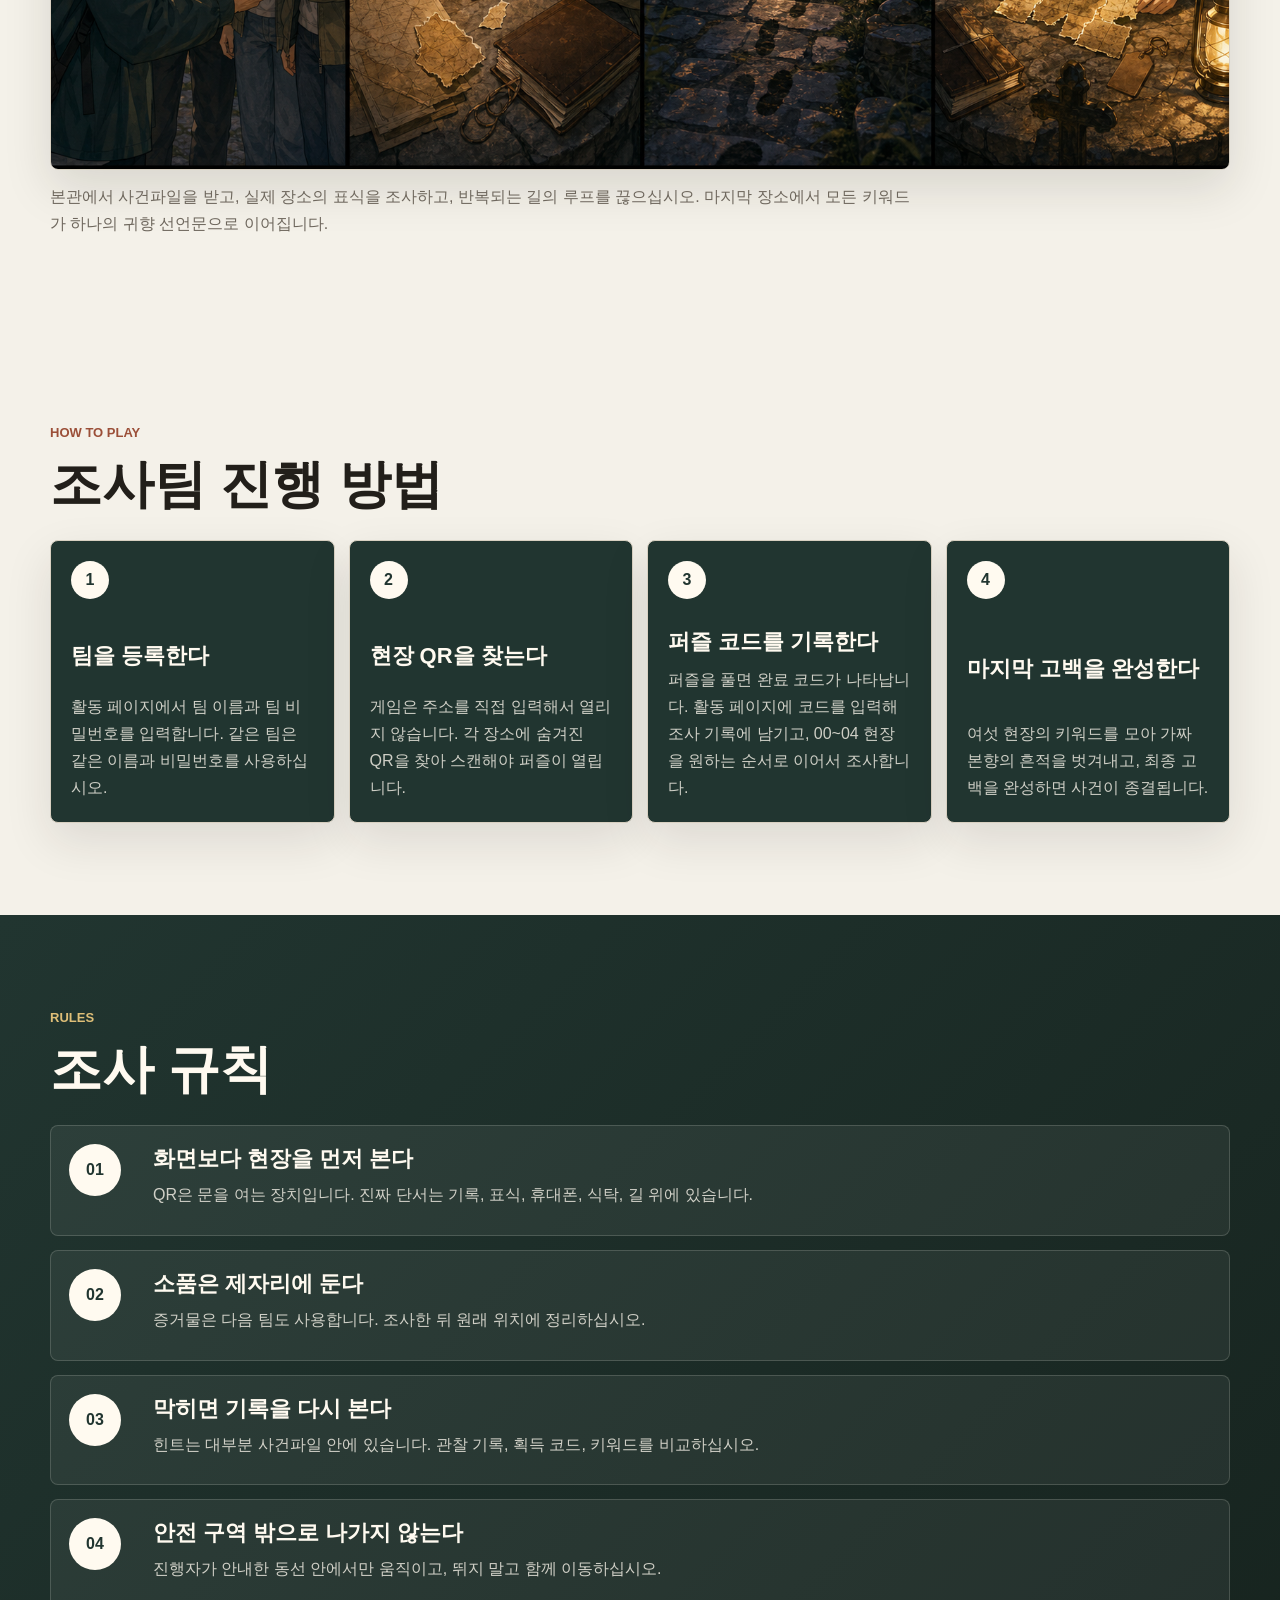
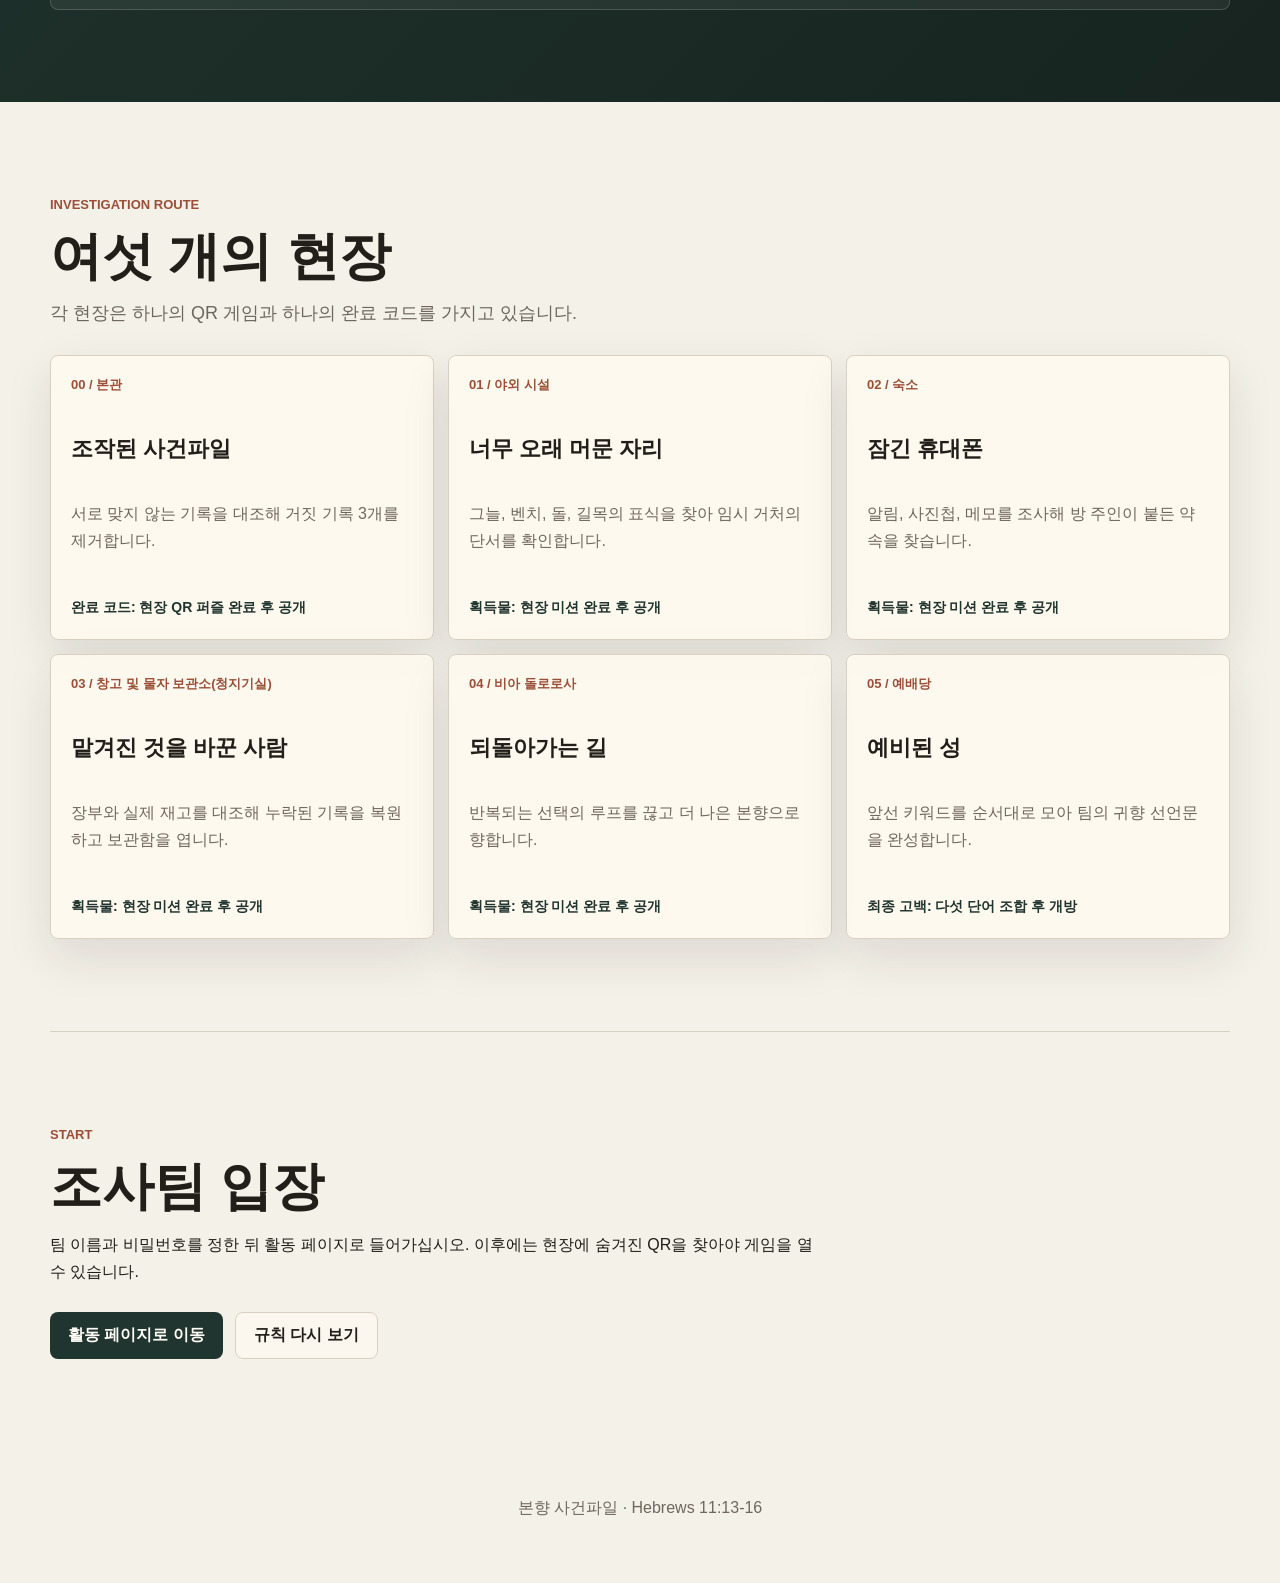
==== commit 857e2812: "feat: add organizer shortcuts to field pages" ====
--- a/index.html
+++ b/index.html
@@ -5,8 +5,10 @@
     <meta name="viewport" content="width=device-width, initial-scale=1.0" />
     <title>본향 사건파일 | 순례형 방탈출</title>
     <link rel="stylesheet" href="styles.css" />
+    <link rel="stylesheet" href="host-quick-link.css" />
   </head>
   <body>
+    <a class="host-quick-link" href="dashboard.html" aria-label="진행자 메뉴 열기">⚙ 진행자</a>
     <header class="site-header">
       <a href="#top" class="brand">본향 사건파일</a>
       <nav aria-label="게임 안내">
--- a/host-quick-link.css
+++ b/host-quick-link.css
@@ -0,0 +1,43 @@
+.host-quick-link {
+  position: fixed;
+  right: max(14px, env(safe-area-inset-right));
+  bottom: max(14px, env(safe-area-inset-bottom));
+  z-index: 1000;
+  display: inline-flex;
+  align-items: center;
+  gap: 6px;
+  min-height: 42px;
+  padding: 0 14px;
+  border: 1px solid rgba(255, 255, 255, 0.35);
+  border-radius: 999px;
+  background: rgba(29, 46, 38, 0.92);
+  box-shadow: 0 6px 18px rgba(20, 28, 24, 0.24);
+  color: #fff;
+  font: 800 13px/1 system-ui, -apple-system, BlinkMacSystemFont, "Segoe UI", sans-serif;
+  letter-spacing: -0.01em;
+  text-decoration: none;
+  backdrop-filter: blur(8px);
+  -webkit-backdrop-filter: blur(8px);
+}
+
+.host-quick-link:hover,
+.host-quick-link:focus-visible {
+  background: #172d23;
+  box-shadow: 0 8px 22px rgba(20, 28, 24, 0.32);
+  transform: translateY(-1px);
+}
+
+.host-quick-link:focus-visible {
+  outline: 3px solid #f0c85a;
+  outline-offset: 3px;
+}
+
+@media (max-width: 520px) {
+  .host-quick-link {
+    right: max(10px, env(safe-area-inset-right));
+    bottom: max(10px, env(safe-area-inset-bottom));
+    min-height: 38px;
+    padding: 0 12px;
+    font-size: 12px;
+  }
+}
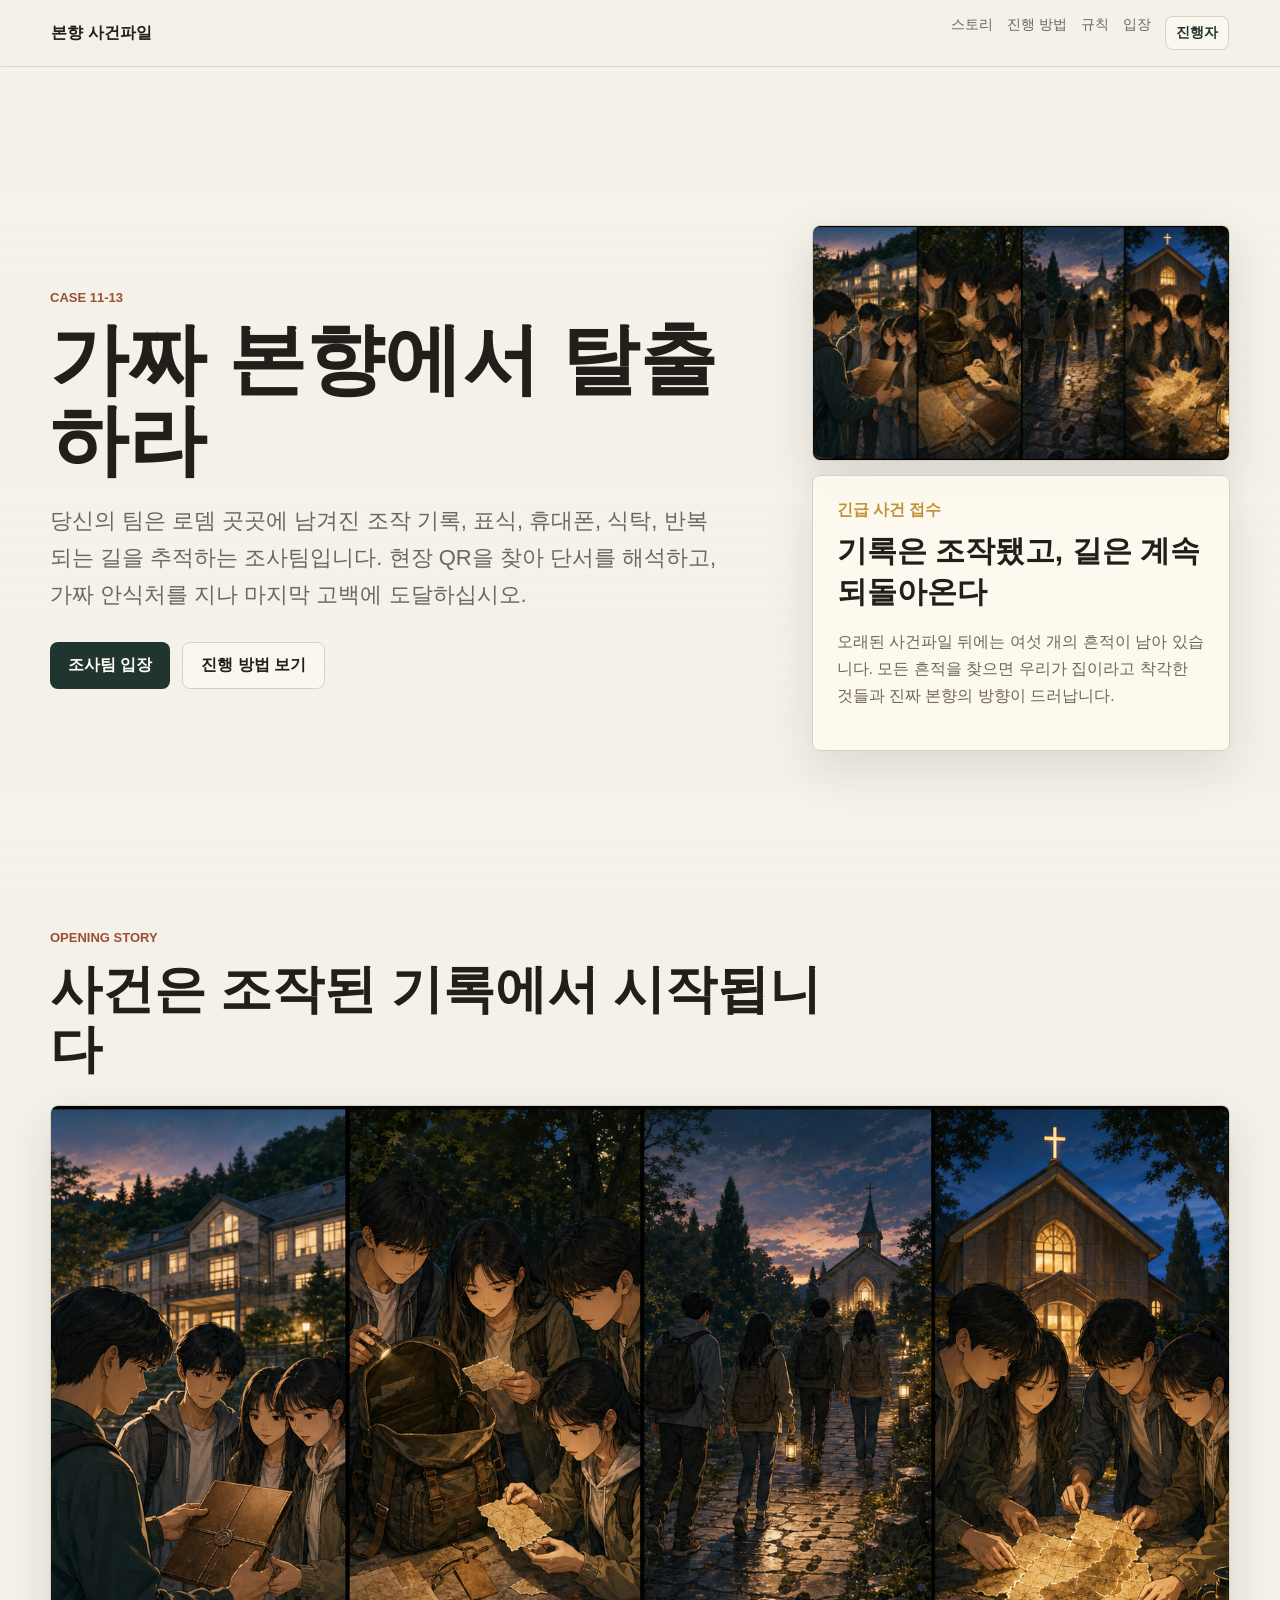
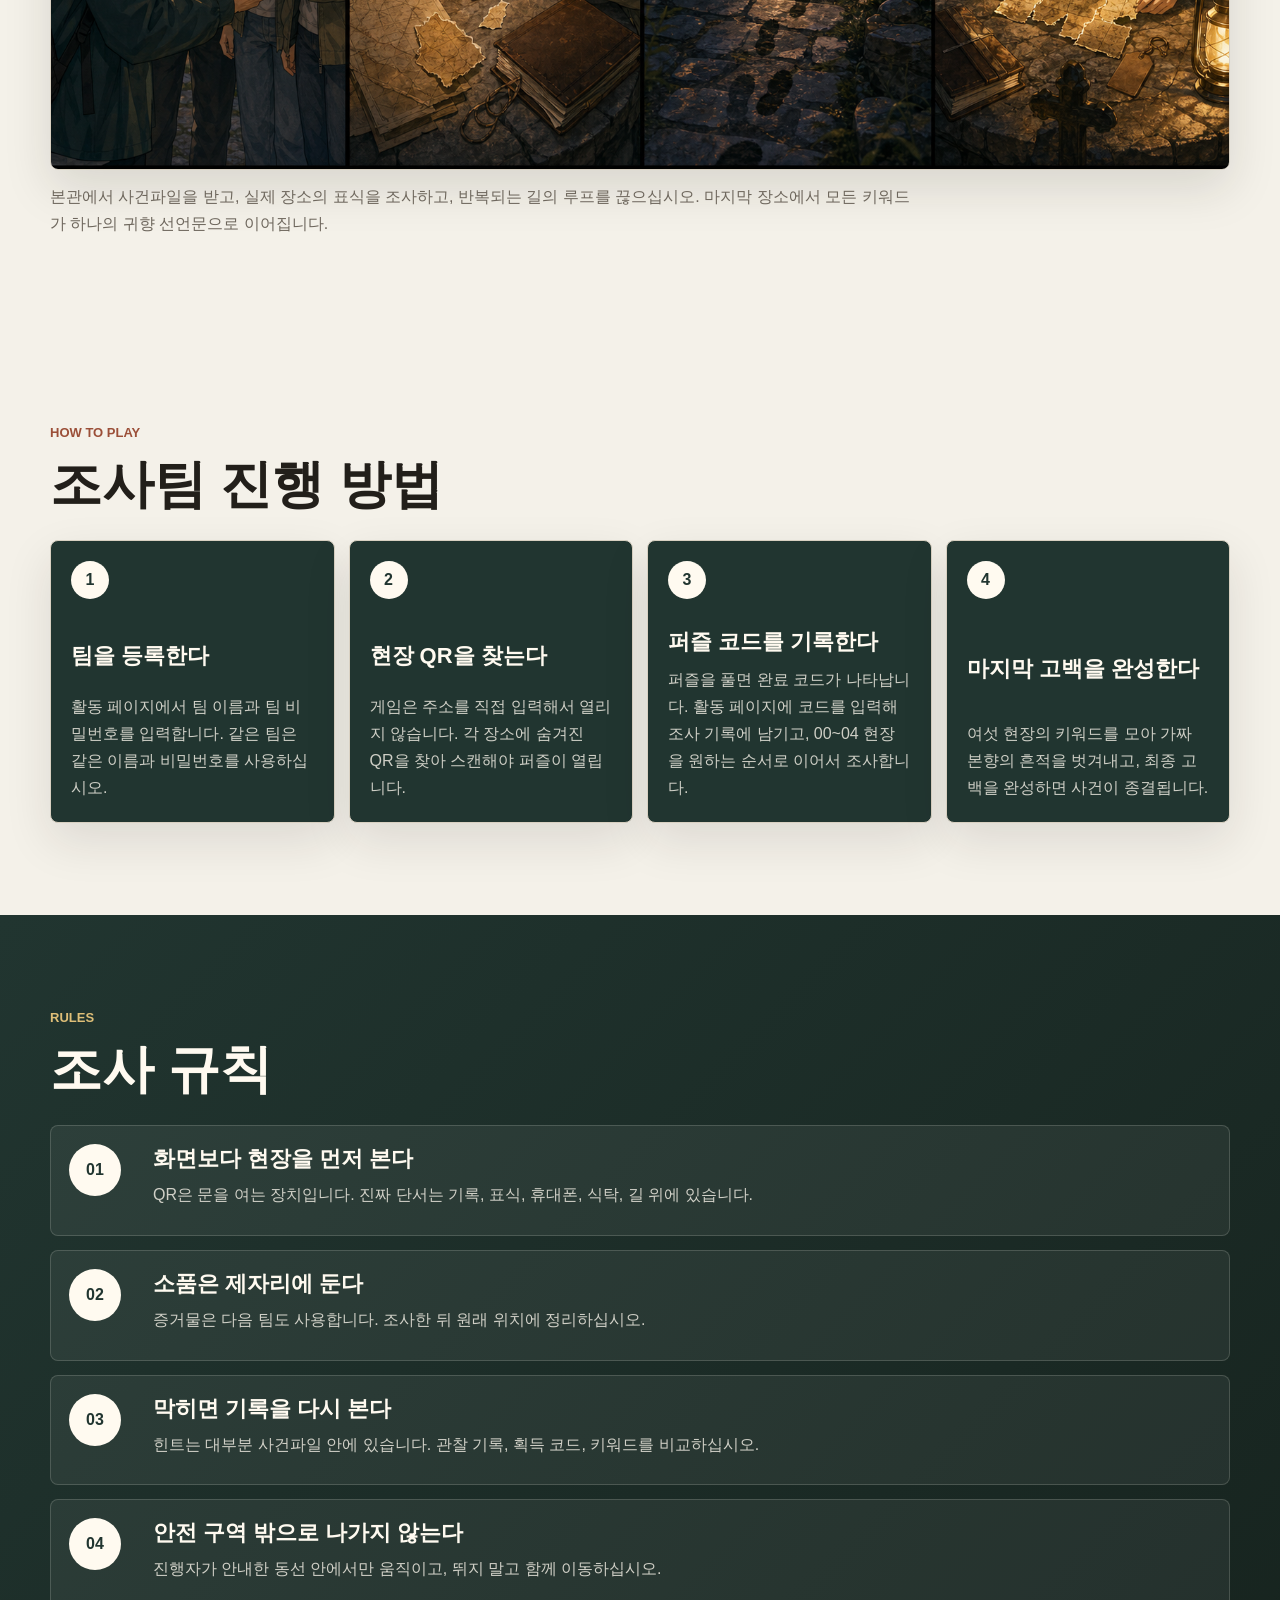
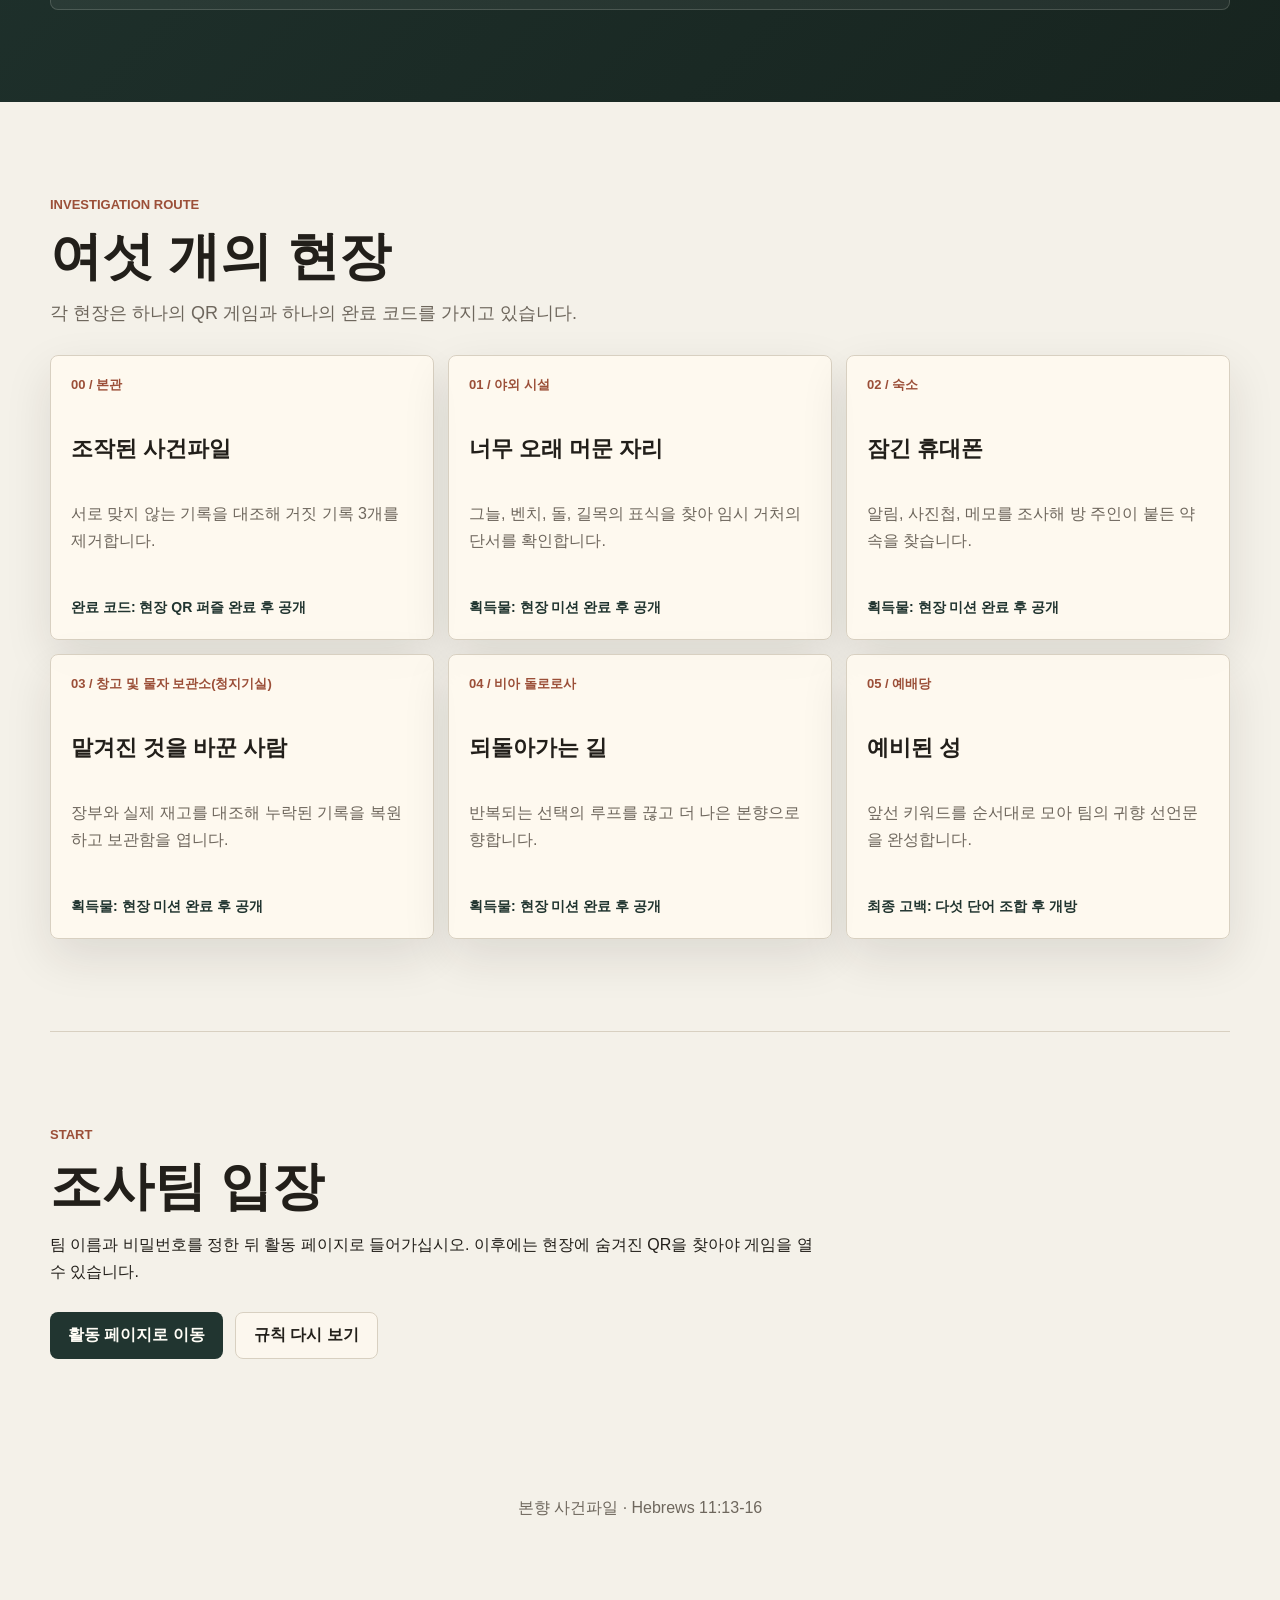
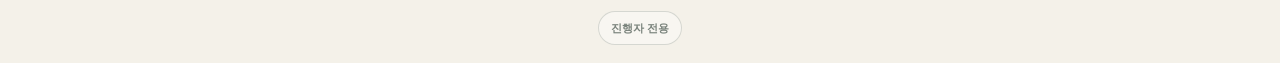
==== commit fe67dfcc: "fix: move organizer links below page content" ====
--- a/index.html
+++ b/index.html
@@ -5,10 +5,10 @@
     <meta name="viewport" content="width=device-width, initial-scale=1.0" />
     <title>본향 사건파일 | 순례형 방탈출</title>
     <link rel="stylesheet" href="styles.css" />
+    <link rel="stylesheet" href="mobile-fixes.css" />
     <link rel="stylesheet" href="host-quick-link.css" />
   </head>
   <body>
-    <a class="host-quick-link" href="dashboard.html" aria-label="진행자 메뉴 열기">⚙ 진행자</a>
     <header class="site-header">
       <a href="#top" class="brand">본향 사건파일</a>
       <nav aria-label="게임 안내">
@@ -205,5 +205,6 @@
     <footer>
       <p>본향 사건파일 · Hebrews 11:13-16</p>
     </footer>
+    <a class="host-quick-link" href="dashboard.html" aria-label="진행자 메뉴 열기">진행자 전용</a>
   </body>
 </html>
--- a/mobile-fixes.css
+++ b/mobile-fixes.css
@@ -0,0 +1,186 @@
+/* Shared mobile guardrails for every participant-facing page. */
+html,
+body {
+  max-width: 100%;
+  overflow-x: hidden;
+}
+
+img,
+svg,
+video,
+canvas {
+  max-width: 100%;
+  height: auto;
+}
+
+main,
+section,
+article,
+header,
+nav,
+form,
+div,
+label {
+  min-width: 0;
+}
+
+input,
+select,
+textarea,
+button {
+  max-width: 100%;
+}
+
+table {
+  max-width: 100%;
+}
+
+@media (max-width: 620px) {
+  body {
+    background-attachment: scroll;
+  }
+
+  .notebook-wrapper {
+    width: 100%;
+    margin: 0 auto 56px;
+  }
+
+  .app-shell,
+  .game-shell {
+    width: 100%;
+    padding: 8px;
+  }
+
+  .top-panel,
+  .game-header,
+  .game-board,
+  .hint-system-panel,
+  .code-panel,
+  .keyword-board-section,
+  .progress-panel,
+  .final-panel {
+    border-radius: 8px;
+    padding: 18px 14px;
+  }
+
+  .top-panel,
+  .case-brief,
+  .stage-layout,
+  .phone-board,
+  .loop-board,
+  .map-workbench,
+  .ledger-board,
+  .steward-table,
+  .reception-puzzle,
+  .inventory-ledger,
+  .inventory-board,
+  .finale-layout,
+  .onboarding-layout {
+    grid-template-columns: minmax(0, 1fr) !important;
+  }
+
+  .team-card div,
+  .input-with-button,
+  .answer-form,
+  .confession-card label,
+  .header-action-row,
+  .record-locked .passcode-row {
+    display: grid;
+    grid-template-columns: minmax(0, 1fr) !important;
+  }
+
+  .team-card input,
+  .team-card button,
+  .answer-form input,
+  .answer-form button,
+  .onboarding-form input,
+  .onboarding-form button,
+  .record-locked .passcode-row input,
+  .record-locked .passcode-row button,
+  .back-notebook-btn,
+  .primary-button,
+  .secondary-button {
+    width: 100%;
+  }
+
+  .stage-card,
+  .occupancy-card,
+  .qr-card {
+    overflow: hidden;
+  }
+
+  .evidence-strip,
+  .header-badge-row,
+  .qr-links,
+  .hero-actions {
+    flex-wrap: wrap;
+  }
+
+  .ledger-board,
+  .inventory-table,
+  .route-table,
+  .evidence-table {
+    overflow-x: auto;
+    -webkit-overflow-scrolling: touch;
+  }
+
+  h1 {
+    overflow-wrap: anywhere;
+    font-size: clamp(30px, 11vw, 44px);
+  }
+
+  h2,
+  h3,
+  p,
+  li,
+  a,
+  button,
+  label,
+  span,
+  strong {
+    overflow-wrap: anywhere;
+  }
+
+  .occupancy-shell,
+  .qr-page {
+    width: calc(100% - 16px);
+    margin-inline: auto;
+  }
+
+  .occupancy-header,
+  .status-summary,
+  .qr-header {
+    gap: 14px;
+    padding: 18px 14px;
+  }
+
+  .occupancy-card {
+    gap: 10px;
+    padding: 14px 12px;
+  }
+
+  .site-header {
+    padding: 12px 14px;
+  }
+
+  .site-header nav {
+    justify-content: flex-start;
+    gap: 8px 14px;
+  }
+}
+
+@media (max-width: 390px) {
+  .app-shell,
+  .game-shell {
+    padding-inline: 4px;
+  }
+
+  .phone-apps-four,
+  .choice-grid,
+  .record-grid,
+  .check-grid,
+  .role-grid {
+    grid-template-columns: minmax(0, 1fr) !important;
+  }
+
+}
--- a/host-quick-link.css
+++ b/host-quick-link.css
@@ -1,30 +1,24 @@
 .host-quick-link {
-  position: fixed;
-  right: max(14px, env(safe-area-inset-right));
-  bottom: max(14px, env(safe-area-inset-bottom));
-  z-index: 1000;
-  display: inline-flex;
+  display: flex;
   align-items: center;
-  gap: 6px;
-  min-height: 42px;
-  padding: 0 14px;
-  border: 1px solid rgba(255, 255, 255, 0.35);
+  justify-content: center;
+  width: fit-content;
+  min-height: 34px;
+  margin: 28px auto max(18px, env(safe-area-inset-bottom));
+  padding: 0 12px;
+  border: 1px solid rgba(58, 72, 63, 0.18);
   border-radius: 999px;
-  background: rgba(29, 46, 38, 0.92);
-  box-shadow: 0 6px 18px rgba(20, 28, 24, 0.24);
-  color: #fff;
-  font: 800 13px/1 system-ui, -apple-system, BlinkMacSystemFont, "Segoe UI", sans-serif;
+  background: rgba(255, 255, 255, 0.38);
+  color: rgba(29, 46, 38, 0.58);
+  font: 700 11px/1 system-ui, -apple-system, BlinkMacSystemFont, "Segoe UI", sans-serif;
   letter-spacing: -0.01em;
   text-decoration: none;
-  backdrop-filter: blur(8px);
-  -webkit-backdrop-filter: blur(8px);
 }
 
 .host-quick-link:hover,
 .host-quick-link:focus-visible {
-  background: #172d23;
-  box-shadow: 0 8px 22px rgba(20, 28, 24, 0.32);
-  transform: translateY(-1px);
+  background: rgba(29, 46, 38, 0.9);
+  color: #fff;
 }
 
 .host-quick-link:focus-visible {
@@ -34,10 +28,8 @@
 
 @media (max-width: 520px) {
   .host-quick-link {
-    right: max(10px, env(safe-area-inset-right));
-    bottom: max(10px, env(safe-area-inset-bottom));
-    min-height: 38px;
-    padding: 0 12px;
-    font-size: 12px;
+    min-height: 32px;
+    margin-top: 22px;
+    font-size: 10px;
   }
 }
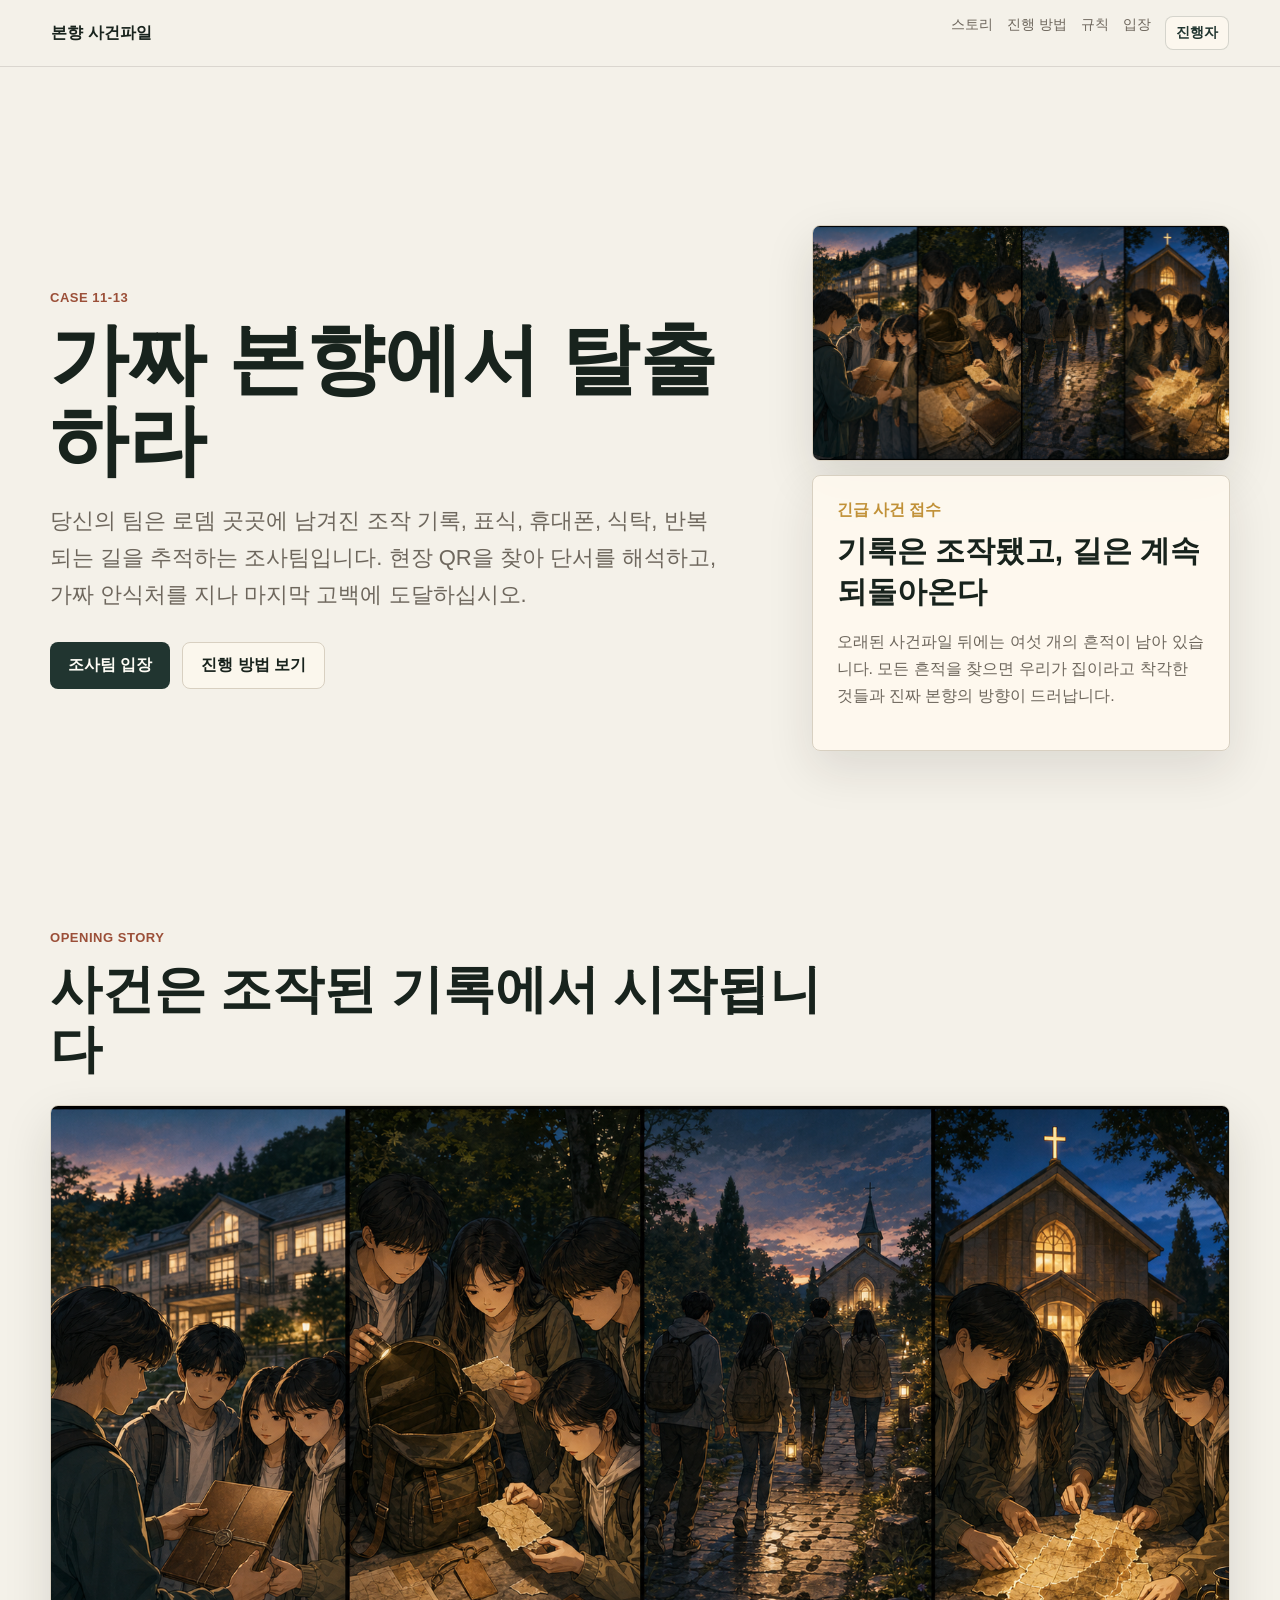
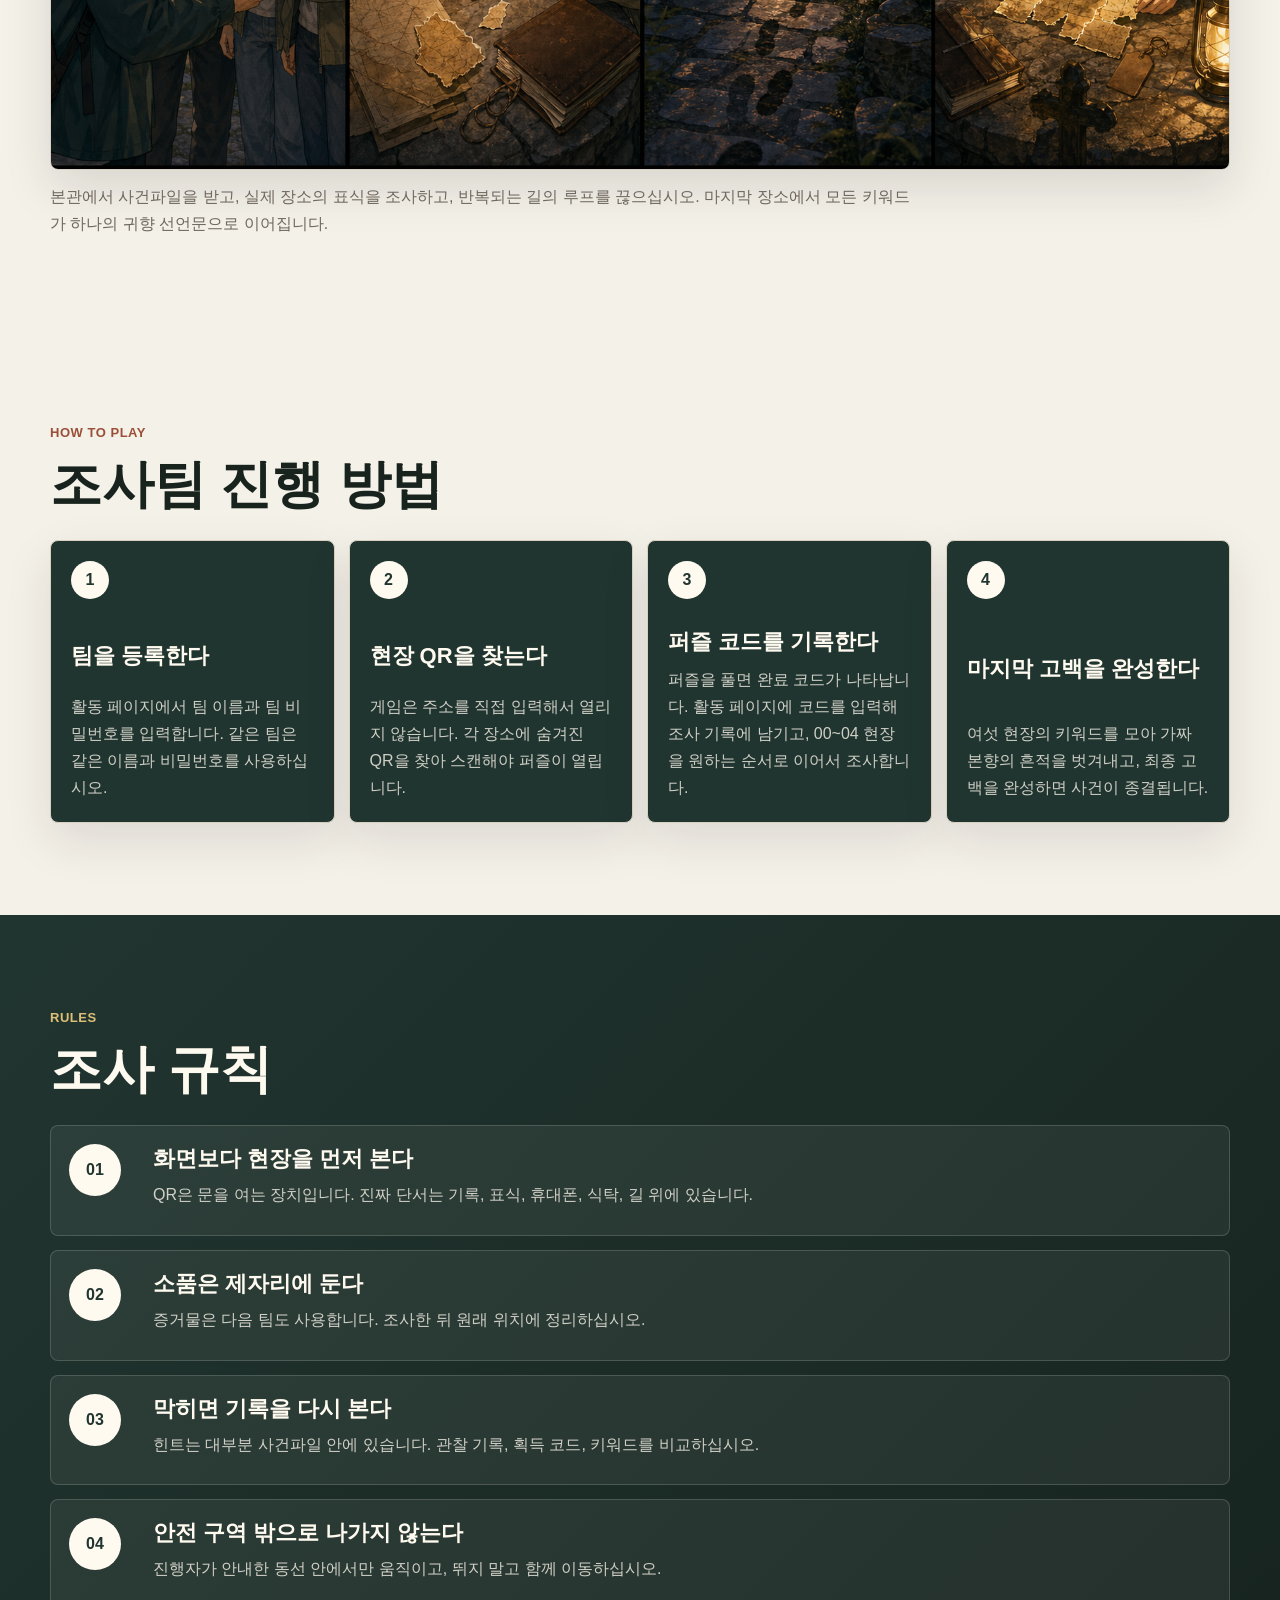
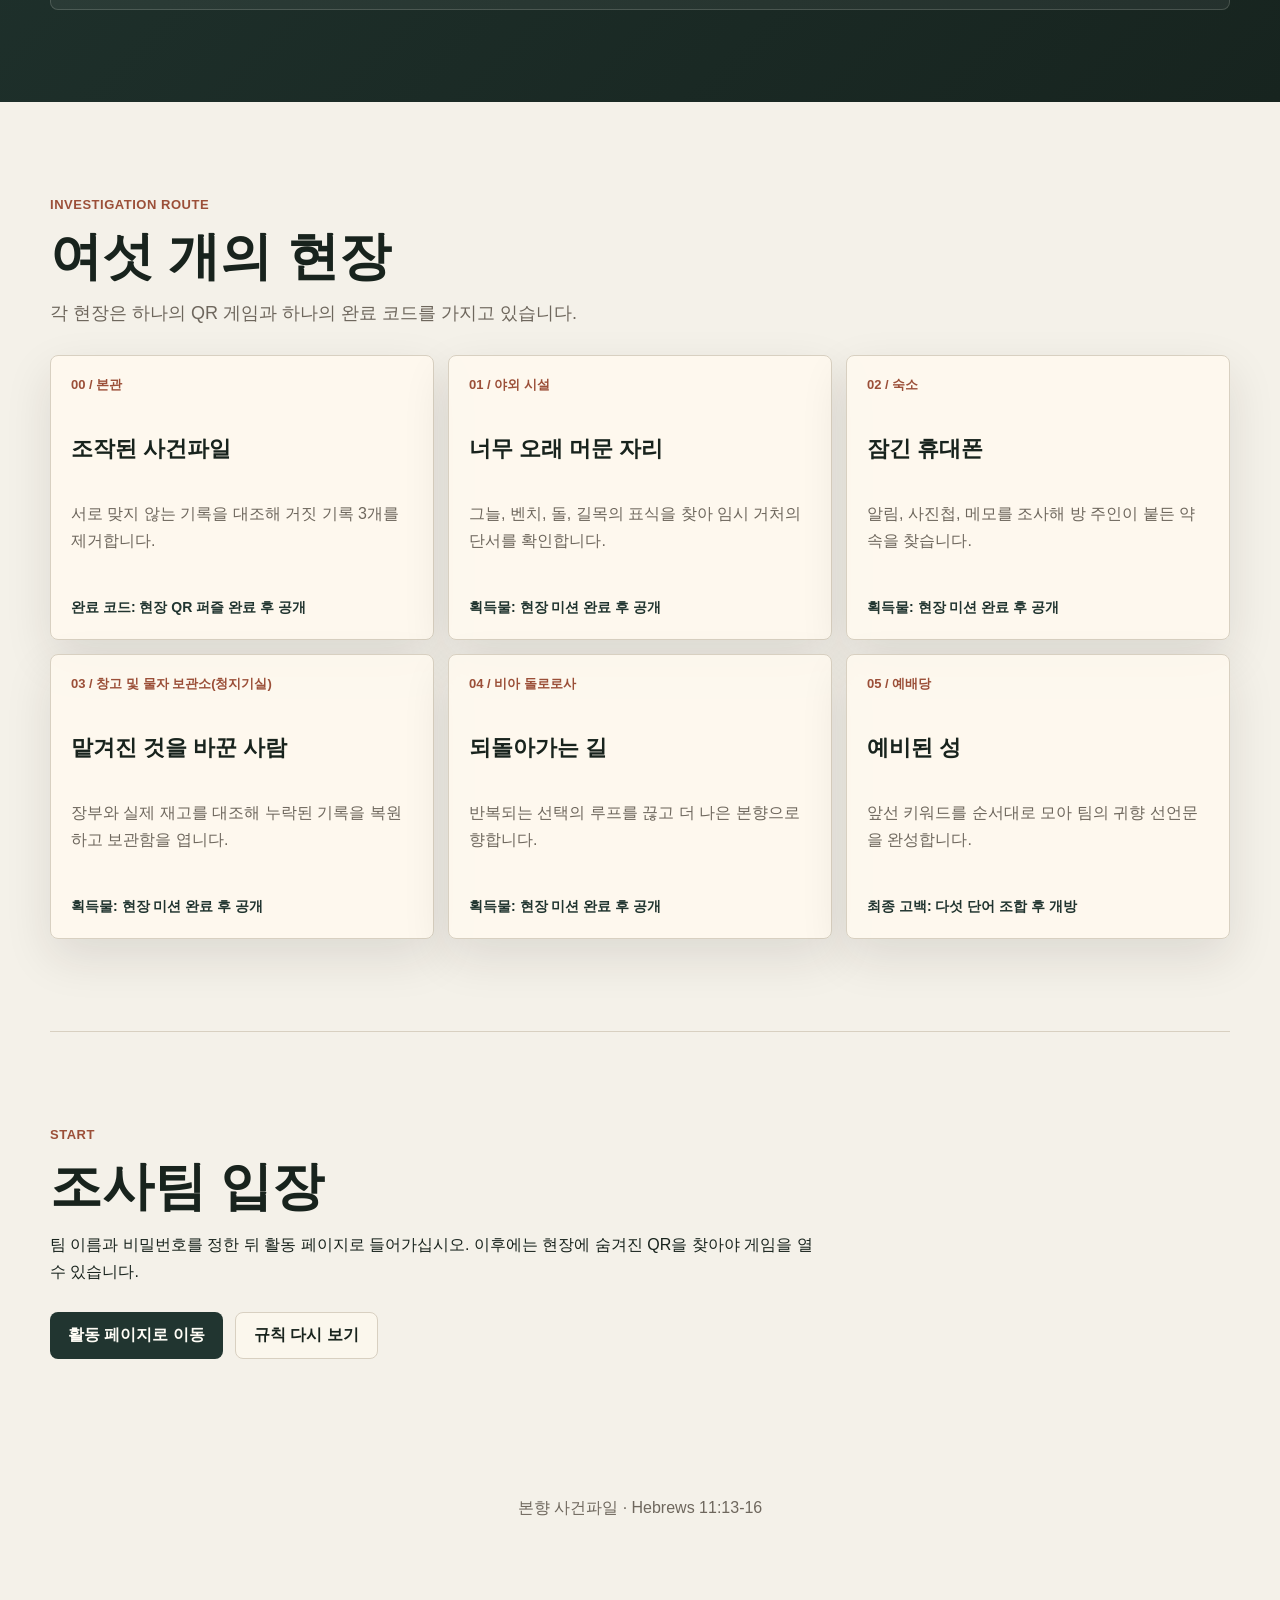
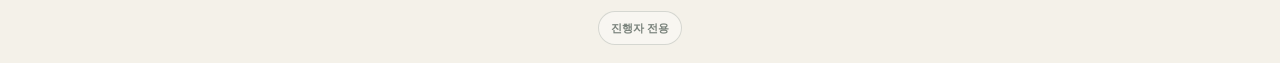
==== commit 08d80cb6: "feat: unify participant mobile design system" ====
--- a/index.html
+++ b/index.html
@@ -6,6 +6,7 @@
     <title>본향 사건파일 | 순례형 방탈출</title>
     <link rel="stylesheet" href="styles.css" />
     <link rel="stylesheet" href="mobile-fixes.css" />
+    <link rel="stylesheet" href="participant-design.css?v=20260816-1" />
     <link rel="stylesheet" href="host-quick-link.css" />
   </head>
   <body>
--- a/mobile-fixes.css
+++ b/mobile-fixes.css
@@ -175,7 +175,6 @@
     padding-inline: 4px;
   }
 
-  .phone-apps-four,
   .choice-grid,
   .record-grid,
   .check-grid,
--- a/participant-design.css
+++ b/participant-design.css
@@ -0,0 +1,378 @@
+/*
+ * Participant UI — mobile-first visual system
+ * One screen, one decision. Field readability wins over decoration.
+ */
+:root {
+  --ui-bg: #ebe7dc;
+  --ui-surface: #fffdf7;
+  --ui-surface-muted: #f4f0e5;
+  --ui-ink: #18231d;
+  --ui-muted: #59635c;
+  --ui-forest: #20372c;
+  --ui-leaf: #5f7952;
+  --ui-gold: #b88a32;
+  --ui-clay: #914d37;
+  --ui-line: rgba(32, 55, 44, 0.17);
+  --ui-shadow: 0 10px 28px rgba(25, 37, 30, 0.09);
+  --ui-radius: 18px;
+}
+
+html {
+  background: var(--ui-bg);
+}
+
+body {
+  color: var(--ui-ink);
+  font-family: -apple-system, BlinkMacSystemFont, "Apple SD Gothic Neo", "Noto Sans KR", "Segoe UI", sans-serif;
+  -webkit-font-smoothing: antialiased;
+}
+
+button,
+a,
+input,
+select,
+textarea,
+summary {
+  -webkit-tap-highlight-color: transparent;
+}
+
+button,
+[role="button"],
+.primary-button,
+.secondary-button,
+.back-notebook-btn,
+.home-action {
+  min-height: 48px;
+}
+
+input,
+select,
+textarea {
+  min-height: 48px;
+  border: 1px solid rgba(32, 55, 44, 0.28);
+  border-radius: 12px;
+  background: #fff;
+  color: var(--ui-ink);
+  font-size: 16px;
+}
+
+button:focus-visible,
+a:focus-visible,
+input:focus-visible,
+textarea:focus-visible,
+summary:focus-visible {
+  outline: 3px solid rgba(184, 138, 50, 0.55);
+  outline-offset: 3px;
+}
+
+/* Shared participant surfaces */
+.top-panel,
+.keyword-board-section,
+.progress-panel,
+.stage-card,
+.final-panel,
+.game-header,
+.game-board,
+.hint-system-panel,
+.code-panel,
+.occupancy-header,
+.status-summary,
+.occupancy-card,
+.occupancy-guide {
+  border: 1px solid var(--ui-line);
+  border-radius: var(--ui-radius);
+  box-shadow: var(--ui-shadow);
+}
+
+.eyebrow,
+.eyebrow-tag,
+.stage-kicker,
+.keyword-counter,
+.keyword-counter-badge {
+  letter-spacing: 0.04em;
+}
+
+.primary-button,
+.answer-form button,
+.team-card button,
+.copy-record-btn,
+#refreshButton {
+  border-radius: 12px;
+  background: var(--ui-forest);
+  color: #fff;
+  font-weight: 900;
+  box-shadow: 0 5px 14px rgba(32, 55, 44, 0.18);
+}
+
+.secondary-button,
+.back-notebook-btn,
+.home-action,
+.complete-link-btn {
+  border-radius: 12px;
+}
+
+/* Activity notebook: status first, detail second. */
+.progress-panel {
+  background: var(--ui-forest);
+  color: #fff;
+}
+
+.progress-panel strong,
+.progress-panel span {
+  color: #fff;
+}
+
+.stage-card h2,
+.game-header h1 {
+  letter-spacing: -0.035em;
+}
+
+.mission-box,
+.answer-form,
+.note-panel,
+.recorder {
+  border-radius: 14px;
+}
+
+.answer-form {
+  border: 2px solid rgba(32, 55, 44, 0.2);
+  background: var(--ui-surface);
+}
+
+/* Game: reduce chrome so the active puzzle remains dominant. */
+.game-header {
+  background: var(--ui-forest);
+  color: #fff;
+}
+
+.game-header h1,
+.game-header p,
+.game-header .lead-desc {
+  color: #fff;
+}
+
+.game-header .eyebrow-tag,
+.game-header .keyword-counter-badge {
+  border-color: rgba(255, 255, 255, 0.2);
+  background: rgba(255, 255, 255, 0.11);
+  color: #fff;
+}
+
+.game-header .back-notebook-btn {
+  border: 1px solid rgba(255, 255, 255, 0.25);
+  background: transparent;
+  color: #fff;
+}
+
+.game-board {
+  background: var(--ui-surface);
+}
+
+.instruction {
+  border-left: 4px solid var(--ui-gold);
+  border-radius: 0 12px 12px 0;
+  background: #f7f0db;
+  color: var(--ui-ink);
+}
+
+.feedback {
+  min-height: 0;
+  border-radius: 12px;
+}
+
+.hint-system-panel {
+  background: var(--ui-surface-muted);
+}
+
+.hint-card {
+  border-radius: 14px;
+  box-shadow: none;
+  transform: none !important;
+}
+
+.code-panel {
+  border: 2px solid var(--ui-gold);
+  background: var(--ui-forest);
+  color: #fff;
+}
+
+.code-panel h2,
+.code-panel p,
+.code-panel .eyebrow {
+  color: #fff;
+}
+
+@media (max-width: 620px) {
+  body {
+    background: var(--ui-bg);
+  }
+
+  .binder-rings,
+  .tape-mark {
+    display: none;
+  }
+
+  .notebook-wrapper {
+    margin: 0;
+  }
+
+  .app-shell,
+  .game-shell {
+    display: grid;
+    gap: 12px;
+    padding: 8px;
+  }
+
+  .top-panel,
+  .game-header,
+  .game-board,
+  .hint-system-panel,
+  .code-panel,
+  .keyword-board-section,
+  .progress-panel,
+  .stage-card,
+  .final-panel {
+    margin: 0;
+    padding: 18px 16px;
+    border-radius: 16px;
+    box-shadow: 0 6px 18px rgba(25, 37, 30, 0.07);
+  }
+
+  .top-panel {
+    gap: 16px;
+  }
+
+  .notebook-header-info h1,
+  .game-header h1 {
+    margin-bottom: 8px;
+    font-size: clamp(30px, 10vw, 40px);
+    line-height: 1.08;
+  }
+
+  .notebook-header-info .lead,
+  .game-header .lead-desc {
+    margin-bottom: 14px;
+    font-size: 14px;
+    line-height: 1.55;
+  }
+
+  .home-action + .home-action {
+    margin-top: 8px;
+  }
+
+  .team-card {
+    padding: 16px;
+    transform: none;
+  }
+
+  .keyword-board-section .board-header,
+  .hint-header {
+    display: grid;
+    gap: 8px;
+  }
+
+  .keyword-counter,
+  .hint-status-badge {
+    width: fit-content;
+  }
+
+  .progress-panel {
+    position: sticky;
+    top: 6px;
+    z-index: 20;
+    padding: 12px 14px;
+  }
+
+  .progress-copy {
+    gap: 4px;
+  }
+
+  .stage-layout {
+    gap: 10px;
+  }
+
+  .stage-list {
+    display: flex;
+    gap: 8px;
+    overflow-x: auto;
+    padding: 4px 2px 8px;
+    scrollbar-width: none;
+    scroll-snap-type: x proximity;
+  }
+
+  .stage-list::-webkit-scrollbar {
+    display: none;
+  }
+
+  .stage-list button {
+    flex: 0 0 auto;
+    width: auto;
+    min-width: 76px;
+    min-height: 44px;
+    scroll-snap-align: start;
+  }
+
+  .mission-box,
+  .answer-form,
+  .note-panel {
+    padding: 15px;
+  }
+
+  .header-badge-row {
+    gap: 8px;
+  }
+
+  .header-action-row {
+    margin-top: 12px;
+  }
+
+  .game-board {
+    min-height: 46vh;
+  }
+
+  .instruction {
+    margin-bottom: 16px;
+    padding: 13px 14px;
+    font-size: 14px;
+    line-height: 1.55;
+  }
+
+  .hint-system-panel {
+    margin-top: 0;
+  }
+
+  .hint-subtext {
+    font-size: 13px;
+  }
+
+  .hint-steps-grid {
+    gap: 8px;
+  }
+
+  .code-action-group {
+    display: grid;
+    grid-template-columns: 1fr;
+    gap: 10px;
+  }
+
+  .occupancy-shell {
+    padding-top: 8px;
+  }
+
+  .occupancy-header h1 {
+    font-size: clamp(34px, 11vw, 46px);
+  }
+}
+
+@media (min-width: 621px) {
+  .notebook-wrapper,
+  .occupancy-shell {
+    max-width: 1040px;
+  }
+
+  .app-shell,
+  .game-shell {
+    display: grid;
+    gap: 18px;
+  }
+}
